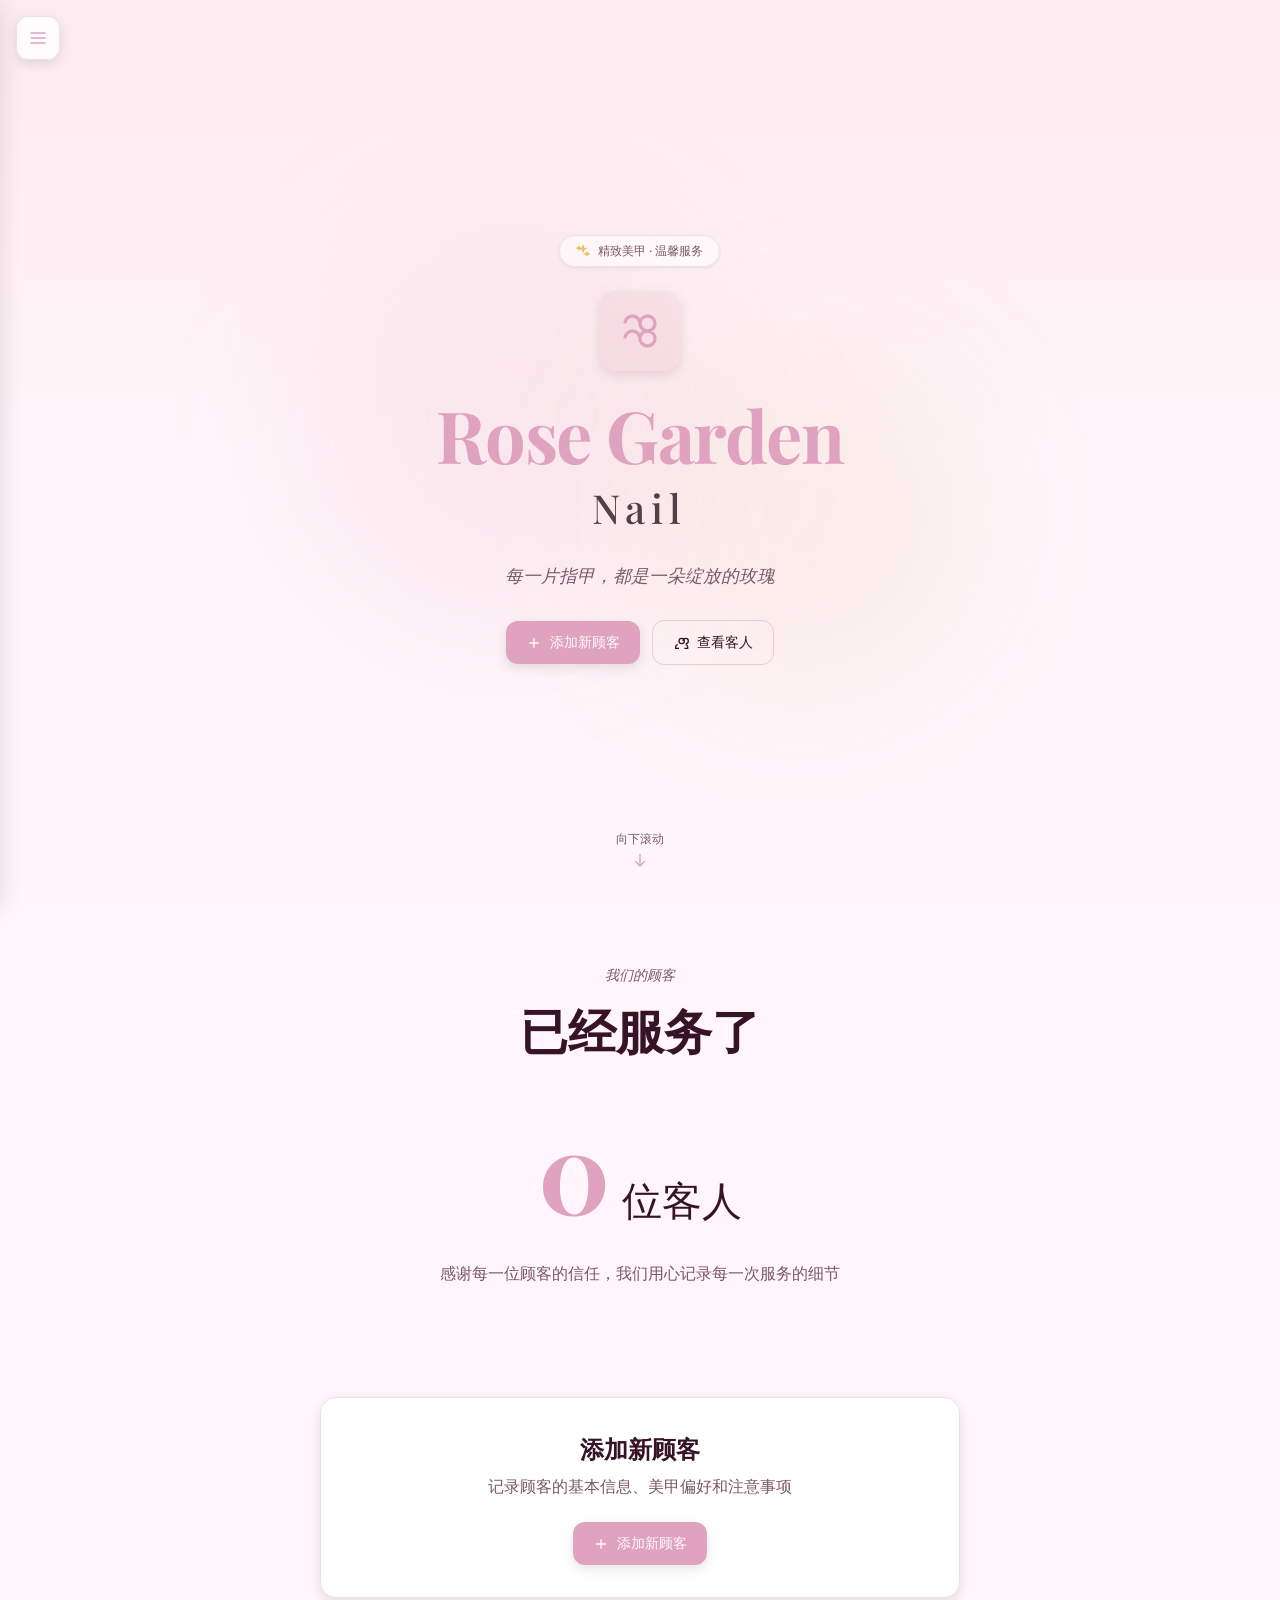
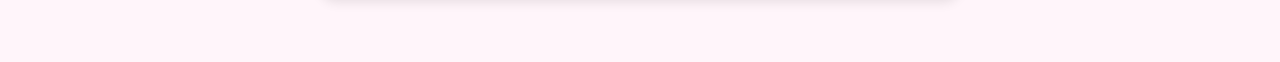
==== index.html @ f5dbdc4f "Rename index-standalone-mobile-backup.html to index.html" ====
<!DOCTYPE html>
<html lang="zh-CN">
<head>
<meta charset="UTF-8">
<meta name="viewport" content="width=device-width, initial-scale=1.0, maximum-scale=1.0, user-scalable=no">
<title>Rose Garden Nail</title>
<link href="https://fonts.googleapis.com/css2?family=Inter:wght@300;400;500;600;700&family=Playfair+Display:wght@400;500;600;700&display=swap" rel="stylesheet">
<style>
:root {
  --primary: oklch(0.78 0.08 350);
  --primary-fg: oklch(0.99 0.005 350);
  --secondary: oklch(0.94 0.03 350);
  --secondary-fg: oklch(0.3 0.1 350);
  --muted: oklch(0.95 0.02 350);
  --muted-fg: oklch(0.5 0.05 350);
  --accent: oklch(0.82 0.13 85);
  --accent-fg: oklch(0.25 0.06 350);
  --bg: oklch(0.98 0.015 350);
  --fg: oklch(0.25 0.06 350);
  --card: oklch(1 0 0);
  --border: oklch(0.92 0.015 350);
  --destructive: oklch(0.58 0.24 27);
  --radius: 0.625rem;
  --font-display: 'Playfair Display', Georgia, serif;
  --font-body: 'Inter', -apple-system, sans-serif;
  --shadow-sm: 0 1px 3px rgba(0,0,0,0.08);
  --shadow-md: 0 4px 12px rgba(0,0,0,0.10);
  --shadow-lg: 0 8px 24px rgba(0,0,0,0.12);
}
* { margin: 0; padding: 0; box-sizing: border-box; }
body { font-family: var(--font-body); background: var(--bg); color: var(--fg); line-height: 1.5; -webkit-font-smoothing: antialiased; }
.font-display { font-family: var(--font-display); }
.hidden { display: none !important; }
button { cursor: pointer; font-family: inherit; border: none; background: none; }
input, textarea, select { font-family: inherit; font-size: inherit; }
a { text-decoration: none; color: inherit; }

/* === Layout === */
#app { min-height: 100vh; }

/* === Sidebar Trigger === */
.menu-trigger {
  position: fixed; top: 16px; left: 16px; z-index: 40;
  width: 44px; height: 44px; border-radius: 12px;
  background: rgba(255,255,255,0.8); backdrop-filter: blur(10px);
  border: 1px solid var(--border); box-shadow: var(--shadow-md);
  display: flex; align-items: center; justify-content: center;
  transition: all 0.2s;
}
.menu-trigger:hover { background: var(--secondary); }
.menu-trigger svg { width: 20px; height: 20px; color: var(--primary); }

/* === Sidebar Drawer === */
.sidebar-overlay {
  position: fixed; inset: 0; z-index: 50;
  background: rgba(0,0,0,0.2); backdrop-filter: blur(4px);
  opacity: 0; pointer-events: none; transition: opacity 0.2s;
}
.sidebar-overlay.open { opacity: 1; pointer-events: auto; }
.sidebar {
  position: fixed; left: 0; top: 0; bottom: 0; z-index: 50;
  width: 280px; background: var(--muted); box-shadow: var(--shadow-lg);
  display: flex; flex-direction: column;
  transform: translateX(-100%); transition: transform 0.3s cubic-bezier(0.4,0,0.2,1);
}
.sidebar.open { transform: translateX(0); }
.sidebar-header { display: flex; align-items: center; justify-content: space-between; padding: 24px; border-bottom: 1px solid var(--border); }
.sidebar-logo { display: flex; align-items: center; gap: 12px; }
.sidebar-logo-icon { width: 36px; height: 36px; border-radius: 8px; background: rgba(200,120,140,0.1); display: flex; align-items: center; justify-content: center; }
.sidebar-logo-icon span { font-family: var(--font-display); color: var(--primary); font-weight: 700; font-size: 18px; }
.sidebar-close { width: 32px; height: 32px; border-radius: 8px; display: flex; align-items: center; justify-content: center; transition: background 0.2s; }
.sidebar-close:hover { background: var(--secondary); }
.sidebar-close svg { width: 16px; height: 16px; color: var(--muted-fg); }
.sidebar-nav { flex: 1; padding: 16px; display: flex; flex-direction: column; gap: 4px; }
.sidebar-nav-item { display: flex; align-items: center; gap: 12px; padding: 12px 16px; border-radius: 12px; transition: all 0.2s; font-size: 14px; font-weight: 500; }
.sidebar-nav-item:hover { background: var(--secondary); }
.sidebar-nav-item.active { background: var(--primary); color: var(--primary-fg); box-shadow: var(--shadow-md); }
.sidebar-nav-item svg { width: 16px; height: 16px; }
.sidebar-footer { padding: 16px; border-top: 1px solid var(--border); text-align: center; color: var(--muted-fg); font-size: 12px; }
.sidebar-footer p:first-child { font-family: var(--font-display); font-style: italic; }

/* === Hero === */
.hero { position: relative; min-height: 100vh; display: flex; align-items: center; justify-content: center; overflow: hidden; }
.hero-bg { position: absolute; inset: 0; background: linear-gradient(to bottom, rgba(200,120,140,0.08), var(--bg), var(--bg)); }
.hero-blob { position: absolute; border-radius: 50%; filter: blur(80px); animation: float 8s ease-in-out infinite; }
.hero-blob.b1 { top: 25%; left: 25%; width: 384px; height: 384px; background: rgba(200,120,140,0.1); }
.hero-blob.b2 { bottom: 25%; right: 25%; width: 320px; height: 320px; background: rgba(200,160,80,0.1); animation-direction: reverse; }
.hero-content { position: relative; z-index: 10; text-align: center; padding: 64px 24px; }
.hero-badge { display: inline-flex; align-items: center; gap: 8px; padding: 6px 16px; border-radius: 999px; background: rgba(255,255,255,0.6); backdrop-filter: blur(10px); border: 1px solid var(--border); box-shadow: var(--shadow-sm); margin-bottom: 24px; font-size: 12px; color: var(--muted-fg); }
.hero-badge svg { width: 14px; height: 14px; color: var(--accent); }
.hero-logo { width: 80px; height: 80px; border-radius: 16px; background: rgba(200,120,140,0.1); display: flex; align-items: center; justify-content: center; box-shadow: var(--shadow-md); margin: 0 auto 24px; }
.hero-logo svg { width: 40px; height: 40px; color: var(--primary); }
.hero h1 { font-family: var(--font-display); color: var(--primary); font-weight: 700; line-height: 1.1; letter-spacing: -0.02em; font-size: clamp(2.5rem, 8vw, 4.5rem); }
.hero h2 { font-family: var(--font-display); color: rgba(40,20,30,0.8); font-weight: 500; letter-spacing: 0.15em; font-size: clamp(1.5rem, 5vw, 2.5rem); margin-top: 4px; }
.hero-tagline { font-family: var(--font-display); font-style: italic; color: var(--muted-fg); font-size: clamp(0.9rem, 2vw, 1.1rem); margin-top: 24px; max-width: 480px; margin-left: auto; margin-right: auto; }
.hero-cta { display: flex; flex-wrap: wrap; align-items: center; justify-content: center; gap: 12px; margin-top: 32px; }
.hero-scroll { position: absolute; bottom: 32px; left: 50%; transform: translateX(-50%); display: flex; flex-direction: column; align-items: center; gap: 4px; font-size: 12px; color: var(--muted-fg); }
.hero-scroll svg { width: 16px; height: 16px; color: var(--primary); animation: bounce 2s infinite; }
@keyframes float { 0%,100%{transform:translateY(0) scale(1)} 50%{transform:translateY(-20px) scale(1.05)} }
@keyframes bounce { 0%,100%{transform:translateY(0)} 50%{transform:translateY(6px)} }

/* === Buttons === */
.btn { display: inline-flex; align-items: center; justify-content: center; gap: 8px; padding: 12px 20px; border-radius: 12px; font-size: 14px; font-weight: 500; transition: all 0.2s; white-space: nowrap; }
.btn svg { width: 16px; height: 16px; }
.btn-primary { background: var(--primary); color: var(--primary-fg); box-shadow: var(--shadow-md); }
.btn-primary:hover { opacity: 0.9; }
.btn-outline { background: transparent; border: 1px solid rgba(200,120,140,0.3); color: var(--fg); }
.btn-outline:hover { background: var(--secondary); }
.btn-ghost { background: transparent; color: var(--muted-fg); }
.btn-ghost:hover { background: var(--secondary); color: var(--fg); }
.btn-destructive { background: var(--destructive); color: white; }
.btn-destructive:hover { opacity: 0.9; }
.btn-sm { padding: 8px 14px; font-size: 13px; }

/* === Stats Section === */
.section { padding: 64px 16px; }
.container { max-width: 960px; margin: 0 auto; }
.stats-label { font-family: var(--font-display); font-style: italic; color: var(--muted-fg); text-align: center; font-size: 14px; margin-bottom: 8px; }
.stats-title { font-family: var(--font-display); color: var(--fg); text-align: center; font-size: clamp(2rem, 6vw, 3rem); font-weight: 600; margin-bottom: 48px; }
.stats-number { display: flex; align-items: baseline; justify-content: center; gap: 12px; margin-bottom: 32px; }
.stats-number .num { font-family: var(--font-display); color: var(--primary); font-weight: 700; font-size: clamp(4rem, 12vw, 7rem); line-height: 1; }
.stats-number .unit { font-family: var(--font-display); color: var(--fg); font-size: clamp(1.5rem, 4vw, 2.5rem); }
.stats-desc { color: var(--muted-fg); text-align: center; max-width: 420px; margin: 0 auto; }

/* === Recent cards === */
.recent-title { font-family: var(--font-display); color: var(--fg); text-align: center; font-size: 2rem; font-weight: 600; margin-bottom: 32px; }
.cards-grid { display: grid; grid-template-columns: repeat(auto-fill, minmax(260px, 1fr)); gap: 16px; }
.customer-card { background: var(--card); border-radius: 12px; border: 1px solid var(--border); box-shadow: var(--shadow-sm); padding: 24px; cursor: pointer; transition: all 0.2s; }
.customer-card:hover { box-shadow: var(--shadow-lg); }
.customer-card-head { display: flex; align-items: center; justify-content: space-between; margin-bottom: 12px; }
.customer-avatar { width: 40px; height: 40px; border-radius: 50%; background: rgba(200,120,140,0.1); display: flex; align-items: center; justify-content: center; font-family: var(--font-display); color: var(--primary); font-weight: 700; }
.customer-name { font-family: var(--font-display); color: var(--fg); font-weight: 600; font-size: 1.5rem; }
.customer-sub { color: var(--muted-fg); font-size: 12px; margin-top: 4px; }
.visit-badge { display: inline-block; border-radius: 999px; background: rgba(200,120,140,0.08); color: var(--primary); padding: 2px 8px; font-size: 12px; margin-top: 8px; }

/* === CTA card === */
.cta-card { background: var(--card); border-radius: 16px; border: 1px solid var(--border); box-shadow: var(--shadow-md); padding: 32px; text-align: center; }
.cta-card h3 { font-family: var(--font-display); color: var(--fg); font-size: 1.5rem; font-weight: 600; margin-bottom: 8px; }
.cta-card p { color: var(--muted-fg); margin-bottom: 24px; }

/* === Customers page === */
.page { padding: 64px 16px 48px; }
.page-head { display: flex; flex-direction: column; gap: 16px; margin-bottom: 32px; }
@media(min-width:640px){ .page-head { flex-direction: row; align-items: center; justify-content: space-between; } }
.page-title { font-family: var(--font-display); color: var(--fg); font-size: 2rem; font-weight: 700; }
.page-subtitle { color: var(--muted-fg); font-size: 14px; margin-top: 4px; }
.page-actions { display: flex; align-items: center; gap: 8px; }
.search-wrap { position: relative; }
.search-wrap svg { position: absolute; left: 12px; top: 50%; transform: translateY(-50%); width: 16px; height: 16px; color: var(--muted-fg); }
.search-input { padding: 10px 12px 10px 36px; border-radius: 10px; border: 1px solid var(--border); background: var(--card); width: 200px; outline: none; transition: border-color 0.2s; }
.search-input:focus { border-color: var(--primary); }

/* Table */
.table-wrap { background: var(--card); border-radius: 12px; border: 1px solid var(--border); box-shadow: var(--shadow-sm); overflow: hidden; overflow-x: auto; }
table { width: 100%; border-collapse: collapse; min-width: 800px; }
thead tr { background: rgba(148,120,130,0.05); }
th { padding: 12px 16px; text-align: left; font-weight: 600; color: var(--fg); font-size: 14px; white-space: nowrap; }
td { padding: 12px 16px; border-top: 1px solid var(--border); font-size: 14px; color: var(--muted-fg); }
tbody tr { transition: background 0.2s; }
tbody tr:hover { background: rgba(148,120,130,0.03); }
.td-name { display: flex; align-items: center; gap: 8px; }
.td-name .avatar { width: 32px; height: 32px; border-radius: 50%; background: rgba(200,120,140,0.1); display: flex; align-items: center; justify-content: center; font-family: var(--font-display); color: var(--primary); font-weight: 700; font-size: 12px; }
.td-name a { font-weight: 500; color: var(--fg); transition: color 0.2s; }
.td-name a:hover { color: var(--primary); }
.td-center { text-align: center; }
.td-right { text-align: right; }
.td-actions { display: flex; align-items: center; justify-content: center; gap: 4px; }
.icon-btn { width: 32px; height: 32px; border-radius: 8px; display: flex; align-items: center; justify-content: center; transition: background 0.2s; }
.icon-btn:hover { background: rgba(200,160,80,0.15); }
.icon-btn.del:hover { background: rgba(220,60,60,0.1); }
.icon-btn svg { width: 14px; height: 14px; }
.icon-btn svg { color: var(--muted-fg); }
.icon-btn.del svg { color: var(--destructive); }
.pill { display: inline-block; border-radius: 999px; background: rgba(200,120,140,0.08); color: var(--primary); padding: 2px 8px; font-size: 12px; font-weight: 500; }

/* Mobile cards */
.mobile-cards { display: flex; flex-direction: column; gap: 8px; }
@media(min-width:768px){ .mobile-cards { display: none; } }
@media(max-width:767px){ .table-wrap { display: none; } }
.mc-item { background: var(--card); border-radius: 12px; border: 1px solid var(--border); box-shadow: var(--shadow-sm); padding: 16px; cursor: pointer; transition: box-shadow 0.2s; }
.mc-item:hover { box-shadow: var(--shadow-md); }
.mc-head { display: flex; align-items: flex-start; justify-content: space-between; margin-bottom: 12px; }
.mc-info { display: flex; align-items: center; gap: 12px; }
.mc-info .avatar { width: 40px; height: 40px; border-radius: 50%; background: rgba(200,120,140,0.1); display: flex; align-items: center; justify-content: center; font-family: var(--font-display); color: var(--primary); font-weight: 700; }
.mc-name { font-weight: 500; color: var(--fg); }
.mc-meta { color: var(--muted-fg); font-size: 12px; }
.mc-actions { display: flex; gap: 4px; }
.mc-foot { display: flex; align-items: center; justify-content: space-between; }

/* Empty state */
.empty { display: flex; flex-direction: column; align-items: center; justify-content: center; text-align: center; padding: 64px 24px; gap: 16px; }
.empty-icon { width: 64px; height: 64px; border-radius: 16px; background: var(--secondary); display: flex; align-items: center; justify-content: center; }
.empty-icon svg { width: 32px; height: 32px; color: var(--muted-fg); }
.empty h3 { font-family: var(--font-display); color: var(--fg); font-size: 1.5rem; font-weight: 600; }
.empty p { color: var(--muted-fg); margin-top: 4px; }

/* === Detail page === */
.detail-header { background: linear-gradient(to bottom, rgba(200,120,140,0.08), var(--bg)); padding: 64px 16px 32px; }
.detail-back { display: inline-flex; align-items: center; gap: 8px; color: var(--muted-fg); margin-bottom: 16px; font-size: 14px; transition: color 0.2s; }
.detail-back:hover { color: var(--fg); }
.detail-back svg { width: 16px; height: 16px; }
.detail-top { display: flex; flex-direction: column; gap: 16px; }
@media(min-width:640px){ .detail-top { flex-direction: row; align-items: flex-start; justify-content: space-between; } }
.detail-identity { display: flex; align-items: center; gap: 16px; }
.detail-avatar { width: 64px; height: 64px; border-radius: 16px; background: rgba(200,120,140,0.1); display: flex; align-items: center; justify-content: center; box-shadow: var(--shadow-md); }
.detail-avatar span { font-family: var(--font-display); color: var(--primary); font-weight: 700; font-size: 2rem; }
.detail-name { font-family: var(--font-display); color: var(--fg); font-size: 2rem; font-weight: 700; }
.detail-badges { display: flex; align-items: center; gap: 8px; margin-top: 4px; }
.badge { display: inline-flex; align-items: center; gap: 4px; padding: 2px 10px; border-radius: 999px; font-size: 12px; }
.badge-secondary { background: var(--secondary); color: var(--secondary-fg); }
.badge-outline { border: 1px solid rgba(200,120,140,0.3); color: var(--fg); }
.detail-actions { display: flex; align-items: center; gap: 8px; }

/* Stats cards */
.stats-grid { display: grid; grid-template-columns: 1fr; gap: 16px; margin-bottom: 32px; }
@media(min-width:640px){ .stats-grid { grid-template-columns: repeat(3, 1fr); } }
.stat-card { background: var(--card); border-radius: 12px; border: 1px solid var(--border); box-shadow: var(--shadow-sm); padding: 20px; display: flex; align-items: center; justify-content: space-between; }
.stat-label { color: var(--muted-fg); font-size: 12px; }
.stat-value { font-family: var(--font-display); font-weight: 700; font-size: 2rem; }
.stat-icon { width: 40px; height: 40px; border-radius: 8px; display: flex; align-items: center; justify-content: center; }
.stat-icon svg { width: 20px; height: 20px; }
.stat-icon.primary { background: rgba(200,120,140,0.1); }
.stat-icon.primary svg { color: var(--primary); }
.stat-icon.accent { background: rgba(200,160,80,0.1); }
.stat-icon.accent svg { color: var(--accent); }
.stat-icon.muted { background: var(--secondary); }
.stat-icon.muted svg { color: var(--muted-fg); }

/* Info cards */
.info-grid { display: grid; grid-template-columns: 1fr; gap: 16px; margin-bottom: 32px; }
@media(min-width:768px){ .info-grid { grid-template-columns: repeat(2, 1fr); } }
.info-card { background: var(--card); border-radius: 12px; border: 1px solid var(--border); box-shadow: var(--shadow-sm); padding: 20px; }
.info-head { display: flex; align-items: center; gap: 8px; margin-bottom: 8px; }
.info-head svg { width: 16px; height: 16px; color: var(--primary); }
.info-head h3 { font-family: var(--font-display); color: var(--fg); font-weight: 600; font-size: 14px; }
.info-card p { color: var(--muted-fg); font-size: 16px; }

/* Records */
.records-head { display: flex; align-items: center; justify-content: space-between; margin-bottom: 16px; }
.records-head h2 { font-family: var(--font-display); color: var(--fg); font-size: 1.5rem; font-weight: 600; }
.record-card { background: var(--card); border-radius: 12px; border: 1px solid var(--border); box-shadow: var(--shadow-sm); padding: 20px; margin-bottom: 8px; transition: box-shadow 0.2s; }
.record-card:hover { box-shadow: var(--shadow-md); }
.record-top { display: flex; flex-direction: column; gap: 8px; margin-bottom: 12px; }
@media(min-width:640px){ .record-top { flex-direction: row; align-items: flex-start; justify-content: space-between; } }
.record-meta { display: flex; align-items: center; flex-wrap: wrap; gap: 8px; }
.record-date { display: flex; align-items: center; gap: 4px; color: var(--muted-fg); font-size: 12px; }
.record-date svg { width: 14px; height: 14px; }
.record-details { display: grid; grid-template-columns: 1fr; gap: 4px; }
@media(min-width:640px){ .record-details { grid-template-columns: repeat(2, 1fr); } }
.record-details p { font-size: 14px; color: var(--fg); }
.record-details p span { color: var(--muted-fg); }
.record-remarks { color: var(--muted-fg); font-size: 14px; margin-top: 4px; }

/* === Modal === */
.modal-overlay { position: fixed; inset: 0; z-index: 60; background: rgba(0,0,0,0.4); backdrop-filter: blur(4px); display: flex; align-items: center; justify-content: center; padding: 16px; opacity: 0; pointer-events: none; transition: opacity 0.2s; }
.modal-overlay.open { opacity: 1; pointer-events: auto; }
.modal { background: var(--card); border-radius: 16px; box-shadow: var(--shadow-xl); width: 100%; max-width: 448px; max-height: 90vh; overflow-y: auto; transform: scale(0.96); transition: transform 0.2s; }
.modal-overlay.open .modal { transform: scale(1); }
.modal-header { padding: 24px 24px 0; }
.modal-title { font-family: var(--font-display); color: var(--primary); font-size: 1.25rem; font-weight: 600; }
.modal-body { padding: 24px; }
.modal-footer { padding: 0 24px 24px; display: flex; justify-content: flex-end; gap: 8px; }

/* Form */
.form-group { display: flex; flex-direction: column; gap: 4px; margin-bottom: 16px; }
.form-label { font-size: 14px; color: var(--fg); font-weight: 500; }
.form-input, .form-textarea, .form-select { padding: 10px 12px; border-radius: 10px; border: 1px solid var(--border); background: var(--card); outline: none; transition: border-color 0.2s; width: 100%; }
.form-input:focus, .form-textarea:focus, .form-select:focus { border-color: var(--primary); }
.form-textarea { resize: vertical; min-height: 60px; }
.form-error { color: var(--destructive); font-size: 12px; margin-top: 4px; }

/* Animations */
.fade-in { animation: fadeIn 0.4s ease forwards; }
@keyframes fadeIn { from{opacity:0; transform:translateY(20px)} to{opacity:1; transform:translateY(0)} }
.stagger > * { opacity: 0; animation: fadeIn 0.5s ease forwards; }
.stagger > *:nth-child(1){animation-delay:0.05s}
.stagger > *:nth-child(2){animation-delay:0.15s}
.stagger > *:nth-child(3){animation-delay:0.25s}
.stagger > *:nth-child(4){animation-delay:0.35s}
.stagger > *:nth-child(5){animation-delay:0.45s}

/* === Mobile usability fixes === */
html { min-height: 100%; background: var(--bg); }
body { min-height: 100%; padding-bottom: env(safe-area-inset-bottom); }
.menu-trigger { top: max(16px, env(safe-area-inset-top)); left: max(16px, env(safe-area-inset-left)); }
.sidebar { padding-top: env(safe-area-inset-top); padding-bottom: env(safe-area-inset-bottom); }
.modal-overlay { align-items: flex-end; padding: 8px 8px max(8px, env(safe-area-inset-bottom)); }
.modal { max-height: 88dvh; border-radius: 16px 16px 12px 12px; }
@media(min-width:640px){
  .modal-overlay { align-items:center; padding:16px; }
  .modal { border-radius:16px; }
}
@media(max-width:639px){
  .page { padding-top: 76px; }
  .page-actions { width:100%; flex-direction:column; align-items:stretch; }
  .search-wrap, .search-input { width:100%; }
  .page-actions .btn { width:100%; }
  .detail-header { padding-top:76px; }
  .detail-actions { width:100%; }
  .detail-actions .btn { flex:1; }
  .hero-content { padding-left:16px; padding-right:16px; }
  .hero-cta .btn { width:min(100%, 320px); }
}

</style>
</head>
<body>
<div id="app"></div>

<!-- Sidebar -->
<div class="sidebar-overlay" id="sidebarOverlay"></div>
<aside class="sidebar" id="sidebar">
  <div class="sidebar-header">
    <div class="sidebar-logo">
      <div class="sidebar-logo-icon"><span>R</span></div>
      <div>
        <div style="font-family:var(--font-display);color:var(--fg);font-weight:600;font-size:14px;">Rose Garden</div>
        <div style="color:var(--muted-fg);font-size:12px;">Nail Studio</div>
      </div>
    </div>
    <div class="sidebar-close" id="sidebarClose">
      <svg xmlns="http://www.w3.org/2000/svg" fill="none" viewBox="0 0 24 24" stroke="currentColor" stroke-width="2"><path d="M6 18L18 6M6 6l12 12"/></svg>
    </div>
  </div>
  <nav class="sidebar-nav">
    <a class="sidebar-nav-item" data-route="/">
      <svg xmlns="http://www.w3.org/2000/svg" fill="none" viewBox="0 0 24 24" stroke="currentColor" stroke-width="2"><path d="M3 12l9-9 9 9M5 10v10h14V10"/></svg>
      <span>首页</span>
    </a>
    <a class="sidebar-nav-item" data-route="/customers">
      <svg xmlns="http://www.w3.org/2000/svg" fill="none" viewBox="0 0 24 24" stroke="currentColor" stroke-width="2"><path d="M17 20h5v-2a4 4 0 00-3-3.87M9 20H4v-2a4 4 0 013-3.87m6-1.13a4 4 0 10-4-4 4 4 0 004 4zm6 0a4 4 0 10-4-4"/></svg>
      <span>客人信息</span>
    </a>
  </nav>
  <div class="sidebar-footer">
    <div style="display:flex;gap:8px;margin-bottom:12px;">
      <button class="btn btn-outline btn-sm" style="flex:1" onclick="exportData()">导出备份</button>
      <button class="btn btn-outline btn-sm" style="flex:1" onclick="document.getElementById('importFile').click()">导入备份</button>
    </div>
    <input id="importFile" type="file" accept="application/json" style="display:none" onchange="importData(event)">
    <p>Rose Garden Nail</p>
    <p style="margin-top:4px;">优雅美甲 · 精致生活</p>
  </div>
</aside>

<!-- Modal container -->
<div class="modal-overlay" id="modalOverlay"></div>

<script>
// === State management ===
const CUSTOMERS_KEY = 'rgn_customers';
const RECORDS_KEY = 'rgn_service_records';

const SERVICE_TYPES = ['Regular Manicure','Gel Manicure','Builder Gel','Builder Gel Fill','UV Gel Full Set','UV Gel Fill','Gel X Full Set','Gel X Fill','Classic Pedicure','Gel Pedicure','French Tip','Nail Art','Removal','Nail Repair','Head Spa'];
const GENDER_LABELS = { female:'女', male:'男', other:'其他' };
const DOLLAR = '$';

function read(key) { try { return JSON.parse(localStorage.getItem(key)) || []; } catch { return []; } }
function write(key, data) { localStorage.setItem(key, JSON.stringify(data)); }
function uid() { return Date.now().toString(36) + Math.random().toString(36).slice(2,8); }

function getCustomers() {
  return read(CUSTOMERS_KEY).sort((a,b) => new Date(b.created_at) - new Date(a.created_at));
}
function getCustomer(id) { return read(CUSTOMERS_KEY).find(c => c.id === id); }
function addCustomer(d) { const cs = read(CUSTOMERS_KEY); const c = {...d, id:uid(), created_at:new Date().toISOString()}; cs.push(c); write(CUSTOMERS_KEY, cs); return c; }
function updateCustomer(id, d) { const cs = read(CUSTOMERS_KEY); const i = cs.findIndex(c=>c.id===id); if(i>=0){ cs[i]={...cs[i],...d}; write(CUSTOMERS_KEY,cs); } }
function deleteCustomer(id) { write(CUSTOMERS_KEY, read(CUSTOMERS_KEY).filter(c=>c.id!==id)); write(RECORDS_KEY, read(RECORDS_KEY).filter(r=>r.customer_id!==id)); }

function getRecords(cid) { return read(RECORDS_KEY).filter(r=>r.customer_id===cid).sort((a,b)=>new Date(b.service_date)-new Date(a.service_date)); }
function addRecord(d) { const rs = read(RECORDS_KEY); const r = {...d, id:uid(), created_at:new Date().toISOString()}; rs.push(r); write(RECORDS_KEY, rs); return r; }
function deleteRecord(id) { write(RECORDS_KEY, read(RECORDS_KEY).filter(r=>r.id!==id)); }

function getStats(cid) {
  const records = getRecords(cid);
  const visit_count = records.length;
  const total_tip = records.reduce((s,r)=>s+(r.tip_amount||0),0);
  const avg_tip = visit_count > 0 ? total_tip/visit_count : 0;
  return { visit_count, total_tip, avg_tip };
}


// === Backup & restore ===
function exportData() {
  const data = {
    app: 'Rose Garden Nail',
    version: 1,
    exported_at: new Date().toISOString(),
    customers: read(CUSTOMERS_KEY),
    records: read(RECORDS_KEY)
  };
  const blob = new Blob([JSON.stringify(data, null, 2)], { type: 'application/json' });
  const url = URL.createObjectURL(blob);
  const a = document.createElement('a');
  const stamp = new Date().toISOString().slice(0,10);
  a.href = url;
  a.download = `rose-garden-backup-${stamp}.json`;
  document.body.appendChild(a);
  a.click();
  a.remove();
  URL.revokeObjectURL(url);
}

function importData(event) {
  const file = event.target.files && event.target.files[0];
  if (!file) return;
  const reader = new FileReader();
  reader.onload = () => {
    try {
      const data = JSON.parse(reader.result);
      if (!Array.isArray(data.customers) || !Array.isArray(data.records)) throw new Error('Invalid backup');
      openModal(`
        <div class="modal-header"><h2 class="modal-title">导入备份</h2></div>
        <div class="modal-body"><p style="color:var(--muted-fg);">将导入 ${data.customers.length} 位顾客和 ${data.records.length} 条服务记录。当前数据会被覆盖。</p></div>
        <div class="modal-footer">
          <button class="btn btn-outline" onclick="closeModal()">取消</button>
          <button class="btn btn-primary" id="confirmImportBtn">确认导入</button>
        </div>
      `);
      document.getElementById('confirmImportBtn').onclick = () => {
        write(CUSTOMERS_KEY, data.customers);
        write(RECORDS_KEY, data.records);
        closeModal();
        navigate('/customers');
      };
    } catch (err) {
      alert('备份文件无法读取，请确认选择的是本系统导出的 JSON 文件。');
    } finally {
      event.target.value = '';
    }
  };
  reader.readAsText(file);
}

// === Router ===
let currentRoute = '/';

function navigate(route) {
  currentRoute = route;
  closeSidebar();
  render();
  window.scrollTo(0, 0);
}

function getParam() {
  // For detail page: route is /customers/:id
  if (currentRoute.startsWith('/customers/')) {
    return currentRoute.split('/')[2];
  }
  return null;
}

// === Icons ===
const I = {
  flower: '<svg xmlns="http://www.w3.org/2000/svg" fill="none" viewBox="0 0 24 24" stroke="currentColor" stroke-width="2"><path d="M12 7.5a4.5 4.5 0 119 0 4.5 4.5 0 01-9 0zM12 7.5a4.5 4.5 0 10-9 0 4.5 4.5 0 019 0zM12 16.5a4.5 4.5 0 119 0 4.5 4.5 0 01-9 0zM12 16.5a4.5 4.5 0 10-9 0 4.5 4.5 0 019 0z"/></svg>',
  sparkles: '<svg xmlns="http://www.w3.org/2000/svg" fill="none" viewBox="0 0 24 24" stroke="currentColor" stroke-width="2"><path d="M5 3l.5 3L9 7l-3.5 1L5 11l-.5-3L1 7l3.5-1L5 3zM19 13l.5 3L23 17l-3.5 1L19 21l-.5-3L15 17l3.5-1L19 13zM12 2l1 5 5 1-5 1-1 5-1-5-5-1 5-1 1-5z"/></svg>',
  users: '<svg xmlns="http://www.w3.org/2000/svg" fill="none" viewBox="0 0 24 24" stroke="currentColor" stroke-width="2"><path d="M17 20h5v-2a4 4 0 00-3-3.87M9 20H4v-2a4 4 0 013-3.87m6-1.13a4 4 0 10-4-4 4 4 0 004 4zm6 0a4 4 0 10-4-4"/></svg>',
  plus: '<svg xmlns="http://www.w3.org/2000/svg" fill="none" viewBox="0 0 24 24" stroke="currentColor" stroke-width="2"><path d="M12 5v14M5 12h14"/></svg>',
  arrowDown: '<svg xmlns="http://www.w3.org/2000/svg" fill="none" viewBox="0 0 24 24" stroke="currentColor" stroke-width="2"><path d="M19 14l-7 7-7-7M12 21V3"/></svg>',
  search: '<svg xmlns="http://www.w3.org/2000/svg" fill="none" viewBox="0 0 24 24" stroke="currentColor" stroke-width="2"><circle cx="11" cy="11" r="8"/><path d="M21 21l-4.35-4.35"/></svg>',
  settings: '<svg xmlns="http://www.w3.org/2000/svg" fill="none" viewBox="0 0 24 24" stroke="currentColor" stroke-width="2"><circle cx="12" cy="12" r="3"/><path d="M12 1v6m0 6v6m11-7h-6m-6 0H1m17-5l-4.24 4.24m-3.52 3.52L5.76 18.24m0-12.48l4.24 4.24m3.52 3.52L18.24 18.24"/></svg>',
  trash: '<svg xmlns="http://www.w3.org/2000/svg" fill="none" viewBox="0 0 24 24" stroke="currentColor" stroke-width="2"><path d="M3 6h18M8 6V4a2 2 0 012-2h4a2 2 0 012 2v2m3 0v14a2 2 0 01-2 2H7a2 2 0 01-2-2V6"/></svg>',
  pencil: '<svg xmlns="http://www.w3.org/2000/svg" fill="none" viewBox="0 0 24 24" stroke="currentColor" stroke-width="2"><path d="M11 4H4a2 2 0 00-2 2v14a2 2 0 002 2h14a2 2 0 002-2v-7M18.5 2.5a2.12 2.12 0 013 3L12 15l-4 1 1-4 9.5-9.5z"/></svg>',
  arrowLeft: '<svg xmlns="http://www.w3.org/2000/svg" fill="none" viewBox="0 0 24 24" stroke="currentColor" stroke-width="2"><path d="M19 12H5M12 19l-7-7 7-7"/></svg>',
  calendar: '<svg xmlns="http://www.w3.org/2000/svg" fill="none" viewBox="0 0 24 24" stroke="currentColor" stroke-width="2"><rect x="3" y="4" width="18" height="18" rx="2"/><path d="M16 2v4M8 2v4M3 10h18"/></svg>',
  palette: '<svg xmlns="http://www.w3.org/2000/svg" fill="none" viewBox="0 0 24 24" stroke="currentColor" stroke-width="2"><circle cx="12" cy="12" r="10"/><circle cx="8.5" cy="10.5" r="1"/><circle cx="15.5" cy="10.5" r="1"/><circle cx="12" cy="8" r="1"/></svg>',
  wrench: '<svg xmlns="http://www.w3.org/2000/svg" fill="none" viewBox="0 0 24 24" stroke="currentColor" stroke-width="2"><path d="M14.7 6.3a4 4 0 00-5.6 5.6L3 18v3h3l6.1-6.1a4 4 0 005.6-5.6l-2.5 2.5-2.5-2.5 2.5-2.5z"/></svg>',
  coins: '<svg xmlns="http://www.w3.org/2000/svg" fill="none" viewBox="0 0 24 24" stroke="currentColor" stroke-width="2"><circle cx="8" cy="8" r="6"/><path d="M18.09 10.37A6 6 0 1110.34 18M7 6h1v4M16.71 13.88l.7.71-2.82 2.82"/></svg>',
  message: '<svg xmlns="http://www.w3.org/2000/svg" fill="none" viewBox="0 0 24 24" stroke="currentColor" stroke-width="2"><path d="M21 15a2 2 0 01-2 2H7l-4 4V5a2 2 0 012-2h14a2 2 0 012 2z"/></svg>',
  menu: '<svg xmlns="http://www.w3.org/2000/svg" fill="none" viewBox="0 0 24 24" stroke="currentColor" stroke-width="2"><path d="M3 12h18M3 6h18M3 18h18"/></svg>',
};

// === Sidebar ===
function openSidebar() { document.getElementById('sidebar').classList.add('open'); document.getElementById('sidebarOverlay').classList.add('open'); }
function closeSidebar() { document.getElementById('sidebar').classList.remove('open'); document.getElementById('sidebarOverlay').classList.remove('open'); }

// === Modal ===
function openModal(html) {
  const overlay = document.getElementById('modalOverlay');
  overlay.innerHTML = `<div class="modal">${html}</div>`;
  overlay.classList.add('open');
}
function closeModal() { document.getElementById('modalOverlay').classList.remove('open'); document.getElementById('modalOverlay').innerHTML = ''; }

// === Render ===
function render() {
  const app = document.getElementById('app');
  // Update sidebar active
  document.querySelectorAll('.sidebar-nav-item').forEach(item => {
    const route = item.dataset.route;
    if (currentRoute === route || (route !== '/' && currentRoute.startsWith(route))) {
      item.classList.add('active');
    } else {
      item.classList.remove('active');
    }
  });

  if (currentRoute === '/') renderHome(app);
  else if (currentRoute === '/customers') renderCustomers(app);
  else if (currentRoute.startsWith('/customers/')) renderDetail(app);
  else renderNotFound(app);
}

function renderHome(app) {
  const customers = getCustomers();
  const recent = customers.slice(0, 3);
  app.innerHTML = `
    <div class="hero">
      <div class="hero-bg"></div>
      <div class="hero-blob b1"></div>
      <div class="hero-blob b2"></div>
      <div class="hero-content fade-in">
        <div class="hero-badge">${I.sparkles}<span>精致美甲 · 温馨服务</span></div>
        <div class="hero-logo">${I.flower}</div>
        <h1 class="font-display">Rose Garden</h1>
        <h2 class="font-display">Nail</h2>
        <p class="hero-tagline">每一片指甲，都是一朵绽放的玫瑰</p>
        <div class="hero-cta">
          <button class="btn btn-primary" onclick="openCustomerForm()">${I.plus}添加新顾客</button>
          <button class="btn btn-outline" onclick="navigate('/customers')">${I.users}查看客人</button>
        </div>
      </div>
      <div class="hero-scroll"><span>向下滚动</span>${I.arrowDown}</div>
    </div>

    <section class="section">
      <div class="container stagger">
        <p class="stats-label">我们的顾客</p>
        <h2 class="stats-title">已经服务了</h2>
        <div class="stats-number">
          <span class="num font-display">${customers.length}</span>
          <span class="unit font-display">位客人</span>
        </div>
        <p class="stats-desc">感谢每一位顾客的信任，我们用心记录每一次服务的细节</p>
      </div>
    </section>

    ${recent.length > 0 ? `
    <section style="padding: 32px 16px 64px;">
      <div class="container">
        <h3 class="recent-title">最近添加</h3>
        <div class="cards-grid stagger">
          ${recent.map(c => `
            <div class="customer-card" onclick="navigate('/customers/${c.id}')">
              <div class="customer-card-head">
                <div class="customer-avatar">${c.name.charAt(0)}</div>
                <span style="color:var(--muted-fg);font-size:12px;">${GENDER_LABELS[c.gender]}</span>
              </div>
              <h4 class="customer-name">${esc(c.name)}</h4>
              ${c.preferred_tech ? `<p class="customer-sub">指定美甲师：${esc(c.preferred_tech)}</p>` : ''}
              <span class="visit-badge">已到访 ${getStats(c.id).visit_count} 次</span>
            </div>
          `).join('')}
        </div>
      </div>
    </section>` : ''}

    <section style="padding: 48px 16px 64px;">
      <div class="container" style="max-width:640px;">
        <div class="cta-card fade-in">
          <h3>添加新顾客</h3>
          <p>记录顾客的基本信息、美甲偏好和注意事项</p>
          <button class="btn btn-primary" onclick="openCustomerForm()">${I.plus}添加新顾客</button>
        </div>
      </div>
    </section>
  `;
}

function renderCustomers(app) {
  const customers = getCustomers();
  const search = app.dataset.search || '';
  const filtered = customers.filter(c => {
    if (!search) return true;
    const q = search.toLowerCase();
    return c.name.toLowerCase().includes(q) || (c.features||'').toLowerCase().includes(q) || (c.preferred_tech||'').toLowerCase().includes(q) || (c.notes||'').toLowerCase().includes(q);
  });

  app.innerHTML = `
    <div class="page">
      <div class="container">
        <div class="page-head fade-in">
          <div>
            <h1 class="page-title">客人信息</h1>
            <p class="page-subtitle">共 ${customers.length} 位顾客</p>
          </div>
          <div class="page-actions">
            <div class="search-wrap">
              ${I.search}
              <input class="search-input" placeholder="搜索顾客..." value="${esc(search)}" oninput="updateSearch(this.value)">
            </div>
            <button class="btn btn-outline" onclick="openCustomerForm()">${I.settings}<span class="hidden" style="display:inline;">管理</span>管理</button>
          </div>
        </div>

        ${filtered.length > 0 ? `
          <div class="table-wrap fade-in">
            <table>
              <thead>
                <tr>
                  <th>姓名</th><th>性别</th><th>特征</th><th>指定美甲师</th><th>注意事项</th><th class="td-center">到访次数</th><th class="td-right">小费情况</th><th class="td-center">操作</th>
                </tr>
              </thead>
              <tbody>
                ${filtered.map(c => {
                  const s = getStats(c.id);
                  return `<tr>
                    <td><div class="td-name"><div class="avatar">${c.name.charAt(0)}</div><a onclick="navigate('/customers/${c.id}')">${esc(c.name)}</a></div></td>
                    <td>${GENDER_LABELS[c.gender]}</td>
                    <td style="max-width:128px;overflow:hidden;text-overflow:ellipsis;white-space:nowrap;">${esc(c.features)||'—'}</td>
                    <td>${esc(c.preferred_tech)||'—'}</td>
                    <td style="max-width:128px;overflow:hidden;text-overflow:ellipsis;white-space:nowrap;">${esc(c.notes)||'—'}</td>
                    <td class="td-center"><span class="pill">${s.visit_count} 次</span></td>
                    <td class="td-right">${s.visit_count > 0 ? `<div><span style="color:var(--fg);font-weight:500;">${DOLLAR}${s.total_tip.toFixed(0)}</span><br><span style="color:var(--muted-fg);font-size:12px;">均 ${DOLLAR}${s.avg_tip.toFixed(0)}</span></div>` : '—'}</td>
                    <td><div class="td-actions">
                      <div class="icon-btn" onclick="openCustomerForm(${JSON.stringify(c).replace(/"/g,'&quot;')})">${I.pencil}</div>
                      <div class="icon-btn del" onclick="confirmDeleteCustomer('${c.id}','${esc(c.name)}')">${I.trash}</div>
                    </div></td>
                  </tr>`;
                }).join('')}
              </tbody>
            </table>
          </div>

          <div class="mobile-cards stagger">
            ${filtered.map(c => {
              const s = getStats(c.id);
              return `<div class="mc-item" onclick="navigate('/customers/${c.id}')">
                <div class="mc-head">
                  <div class="mc-info">
                    <div class="avatar">${c.name.charAt(0)}</div>
                    <div>
                      <div class="mc-name">${esc(c.name)}</div>
                      <div class="mc-meta">${GENDER_LABELS[c.gender]}${c.preferred_tech ? ' · ' + esc(c.preferred_tech) : ''}</div>
                    </div>
                  </div>
                  <div class="mc-actions">
                    <div class="icon-btn" onclick="event.stopPropagation();openCustomerForm(${JSON.stringify(c).replace(/"/g,'&quot;')})">${I.pencil}</div>
                    <div class="icon-btn del" onclick="event.stopPropagation();confirmDeleteCustomer('${c.id}','${esc(c.name)}')">${I.trash}</div>
                  </div>
                </div>
                <div class="mc-foot">
                  <span class="pill">已到访 ${s.visit_count} 次</span>
                  ${s.total_tip > 0 ? `<span style="color:var(--fg);font-weight:500;font-size:12px;">小费 ${DOLLAR}${s.total_tip.toFixed(0)}</span>` : ''}
                </div>
              </div>`;
            }).join('')}
          </div>
        ` : `
          <div class="empty fade-in">
            <div class="empty-icon">${I.users}</div>
            <div>
              <h3>${search ? '未找到匹配的顾客' : '还没有顾客'}</h3>
              <p>${search ? '试试其他关键词' : '点击右上角管理按钮添加第一位顾客'}</p>
            </div>
            ${!search ? `<button class="btn btn-primary" onclick="openCustomerForm()">${I.plus}添加新顾客</button>` : ''}
          </div>
        `}
      </div>
    </div>
  `;
}

function renderDetail(app) {
  const id = getParam();
  const customer = getCustomer(id);
  if (!customer) {
    app.innerHTML = `<div class="empty"><p style="color:var(--muted-fg);">顾客不存在或已被删除</p><button class="btn btn-outline" onclick="navigate('/customers')">${I.arrowLeft}返回客人列表</button></div>`;
    return;
  }
  const records = getRecords(id);
  const s = getStats(id);

  app.innerHTML = `
    <div class="detail-header">
      <div class="container">
        <a class="detail-back" onclick="navigate('/customers')">${I.arrowLeft}返回客人列表</a>
        <div class="detail-top fade-in">
          <div class="detail-identity">
            <div class="detail-avatar"><span>${customer.name.charAt(0)}</span></div>
            <div>
              <h1 class="detail-name">${esc(customer.name)}</h1>
              <div class="detail-badges">
                <span class="badge badge-secondary">${GENDER_LABELS[customer.gender]}</span>
                ${customer.preferred_tech ? `<span class="badge badge-outline">指定：${esc(customer.preferred_tech)}</span>` : ''}
              </div>
            </div>
          </div>
          <div class="detail-actions">
            <button class="btn btn-outline" onclick="openCustomerForm(${JSON.stringify(customer).replace(/"/g,'&quot;')})">${I.pencil}<span>编辑</span></button>
            <button class="btn btn-primary" onclick="openRecordForm('${id}')">${I.plus}添加记录</button>
          </div>
        </div>
      </div>
    </div>

    <div class="container" style="padding: 32px 16px 64px;">
      <div class="stats-grid stagger">
        <div class="stat-card">
          <div><p class="stat-label">到访次数</p><p class="stat-value" style="color:var(--primary);">${s.visit_count}</p></div>
          <div class="stat-icon primary">${I.calendar}</div>
        </div>
        <div class="stat-card">
          <div><p class="stat-label">总小费</p><p class="stat-value" style="color:var(--accent);">${DOLLAR}${s.total_tip.toFixed(0)}</p></div>
          <div class="stat-icon accent">${I.coins}</div>
        </div>
        <div class="stat-card">
          <div><p class="stat-label">平均小费</p><p class="stat-value">${DOLLAR}${s.avg_tip.toFixed(0)}</p></div>
          <div class="stat-icon muted">${I.sparkles}</div>
        </div>
      </div>

      <div class="info-grid stagger">
        ${customer.features ? `<div class="info-card"><div class="info-head">${I.palette}<h3>特征描述</h3></div><p>${esc(customer.features)}</p></div>` : ''}
        ${customer.notes ? `<div class="info-card"><div class="info-head">${I.message}<h3>注意事项</h3></div><p>${esc(customer.notes)}</p></div>` : ''}
      </div>

      <div class="records-head">
        <h2>服务记录</h2>
        <button class="btn btn-primary btn-sm" onclick="openRecordForm('${id}')">${I.plus}<span>添加记录</span></button>
      </div>

      ${records.length > 0 ? `
        <div class="stagger">
          ${records.map(r => `
            <div class="record-card">
              <div class="record-top">
                <div style="flex:1;">
                  <div class="record-meta">
                    <span class="record-date">${I.calendar}${new Date(r.service_date).toLocaleDateString('zh-CN',{year:'numeric',month:'long',day:'numeric'})}</span>
                    <span class="badge badge-secondary">${I.wrench}${r.service_type}</span>
                    ${r.tip_amount > 0 ? `<span class="badge badge-outline" style="border-color:rgba(200,160,80,0.4);color:var(--accent);">${I.coins}${DOLLAR}${r.tip_amount}</span>` : ''}
                  </div>
                  <div class="record-details">
                    ${r.nail_style ? `<p><span>款式：</span>${esc(r.nail_style)}</p>` : ''}
                    ${r.color_preference ? `<p><span>颜色：</span>${esc(r.color_preference)}</p>` : ''}
                  </div>
                  ${r.remarks ? `<p class="record-remarks">${esc(r.remarks)}</p>` : ''}
                </div>
                <div class="icon-btn del" onclick="confirmDeleteRecord('${r.id}','${id}')">${I.trash}</div>
              </div>
            </div>
          `).join('')}
        </div>
      ` : `
        <div class="info-card" style="border-style:dashed;box-shadow:none;padding:40px;text-align:center;">
          <div class="empty-icon" style="margin:0 auto 16px;">${I.sparkles}</div>
          <h3 style="font-family:var(--font-display);color:var(--fg);font-size:1.5rem;font-weight:600;">还没有服务记录</h3>
          <p style="color:var(--muted-fg);margin-top:4px;margin-bottom:16px;">点击上方按钮添加第一次服务记录</p>
          <button class="btn btn-primary" onclick="openRecordForm('${id}')">${I.plus}添加记录</button>
        </div>
      `}
    </div>
  `;
}

function renderNotFound(app) {
  app.innerHTML = `<div class="empty" style="min-height:100vh;"><h3>页面不存在</h3><button class="btn btn-primary" onclick="navigate('/')">返回首页</button></div>`;
}

// === Forms ===
function openCustomerForm(customer) {
  const isEdit = !!customer;
  openModal(`
    <div class="modal-header"><h2 class="modal-title">${isEdit ? '编辑顾客信息' : '添加新顾客'}</h2></div>
    <div class="modal-body">
      <div class="form-group"><label class="form-label">姓名 *</label><input class="form-input" id="f-name" value="${customer?esc(customer.name):''}" placeholder="顾客姓名"></div>
      <div class="form-group"><label class="form-label">性别</label><select class="form-select" id="f-gender">
        <option value="female" ${customer?.gender==='female'?'selected':''}>女</option>
        <option value="male" ${customer?.gender==='male'?'selected':''}>男</option>
        <option value="other" ${customer?.gender==='other'?'selected':''}>其他</option>
      </select></div>
      <div class="form-group"><label class="form-label">特征描述</label><textarea class="form-textarea" id="f-features" placeholder="指甲形状、甲油偏好、颜色喜好等...">${customer?esc(customer.features):''}</textarea></div>
      <div class="form-group"><label class="form-label">指定美甲师</label><input class="form-input" id="f-tech" value="${customer?esc(customer.preferred_tech):''}" placeholder="常做的美甲师姓名"></div>
      <div class="form-group"><label class="form-label">注意事项</label><textarea class="form-textarea" id="f-notes" placeholder="过敏情况、皮肤状况、特殊要求等...">${customer?esc(customer.notes):''}</textarea></div>
    </div>
    <div class="modal-footer">
      <button class="btn btn-outline" onclick="closeModal()">取消</button>
      <button class="btn btn-primary" onclick="submitCustomer(${customer?"'"+customer.id+"'":"null"})">${isEdit?'保存修改':'添加顾客'}</button>
    </div>
  `);
}

function submitCustomer(id) {
  const name = document.getElementById('f-name').value.trim();
  if (!name) { document.getElementById('f-name').style.borderColor='var(--destructive)'; return; }
  const data = {
    name,
    gender: document.getElementById('f-gender').value,
    features: document.getElementById('f-features').value.trim(),
    preferred_tech: document.getElementById('f-tech').value.trim(),
    notes: document.getElementById('f-notes').value.trim(),
  };
  if (id) { updateCustomer(id, data); } else { addCustomer(data); }
  closeModal();
  render();
}

function openRecordForm(customerId) {
  const today = new Date().toISOString().split('T')[0];
  openModal(`
    <div class="modal-header"><h2 class="modal-title">添加服务记录</h2></div>
    <div class="modal-body">
      <div class="form-group"><label class="form-label">服务日期 *</label><input class="form-input" type="date" id="r-date" value="${today}"></div>
      <div class="form-group"><label class="form-label">服务类型</label><select class="form-select" id="r-type">${SERVICE_TYPES.map(t=>`<option value="${t}">${t}</option>`).join('')}</select></div>
      <div class="form-group"><label class="form-label">美甲款式</label><input class="form-input" id="r-style" placeholder="如：渐变、猫眼、手绘花朵等"></div>
      <div class="form-group"><label class="form-label">颜色偏好</label><input class="form-input" id="r-color" placeholder="如：裸粉色、酒红色等"></div>
      <div class="form-group"><label class="form-label">小费金额 ($)</label><input class="form-input" type="number" min="0" step="0.01" id="r-tip" placeholder="0.00"></div>
      <div class="form-group"><label class="form-label">备注</label><textarea class="form-textarea" id="r-remarks" placeholder="其他需要记录的内容..."></textarea></div>
    </div>
    <div class="modal-footer">
      <button class="btn btn-outline" onclick="closeModal()">取消</button>
      <button class="btn btn-primary" onclick="submitRecord('${customerId}')">添加记录</button>
    </div>
  `);
}

function submitRecord(customerId) {
  const data = {
    customer_id: customerId,
    service_date: document.getElementById('r-date').value,
    service_type: document.getElementById('r-type').value,
    nail_style: document.getElementById('r-style').value.trim(),
    color_preference: document.getElementById('r-color').value.trim(),
    tip_amount: parseFloat(document.getElementById('r-tip').value) || 0,
    remarks: document.getElementById('r-remarks').value.trim(),
  };
  addRecord(data);
  closeModal();
  render();
}

// === Confirmations ===
function confirmDeleteCustomer(id, name) {
  openModal(`
    <div class="modal-header"><h2 class="modal-title">确认删除</h2></div>
    <div class="modal-body"><p style="color:var(--muted-fg);">确定要删除顾客「${esc(name)}」吗？该顾客的所有服务记录也将一并删除，此操作不可撤销。</p></div>
    <div class="modal-footer">
      <button class="btn btn-outline" onclick="closeModal()">取消</button>
      <button class="btn btn-destructive" onclick="doDeleteCustomer('${id}')">确认删除</button>
    </div>
  `);
}
function doDeleteCustomer(id) { deleteCustomer(id); closeModal(); navigate('/customers'); }

function confirmDeleteRecord(id, customerId) {
  openModal(`
    <div class="modal-header"><h2 class="modal-title">确认删除记录</h2></div>
    <div class="modal-body"><p style="color:var(--muted-fg);">确定要删除这条服务记录吗？此操作不可撤销。</p></div>
    <div class="modal-footer">
      <button class="btn btn-outline" onclick="closeModal()">取消</button>
      <button class="btn btn-destructive" onclick="doDeleteRecord('${id}')">确认删除</button>
    </div>
  `);
}
function doDeleteRecord(id) { deleteRecord(id); closeModal(); render(); }

// === Search ===
function updateSearch(val) {
  document.getElementById('app').dataset.search = val;
  renderCustomers(document.getElementById('app'));
  // Restore focus
  const input = document.querySelector('.search-input');
  if (input) { input.focus(); input.setSelectionRange(val.length, val.length); }
}

// === Utils ===
function esc(s) { if(!s) return ''; return String(s).replace(/&/g,'&amp;').replace(/</g,'&lt;').replace(/>/g,'&gt;').replace(/"/g,'&quot;'); }

// === Init ===
document.addEventListener('click', (e) => {
  // Sidebar trigger
  if (e.target.closest('#menuTrigger')) { openSidebar(); }
  // Sidebar overlay
  if (e.target.id === 'sidebarOverlay') { closeSidebar(); }
  // Sidebar close button
  if (e.target.closest('#sidebarClose')) { closeSidebar(); }
  // Sidebar nav
  const navItem = e.target.closest('.sidebar-nav-item');
  if (navItem) { e.preventDefault(); navigate(navItem.dataset.route); }
  // Modal overlay
  if (e.target.id === 'modalOverlay') { closeModal(); }
});

// Add menu trigger dynamically
const trigger = document.createElement('button');
trigger.id = 'menuTrigger';
trigger.className = 'menu-trigger';
trigger.innerHTML = I.menu;
document.body.appendChild(trigger);

// Initial render
render();
</script>
</body>
</html>
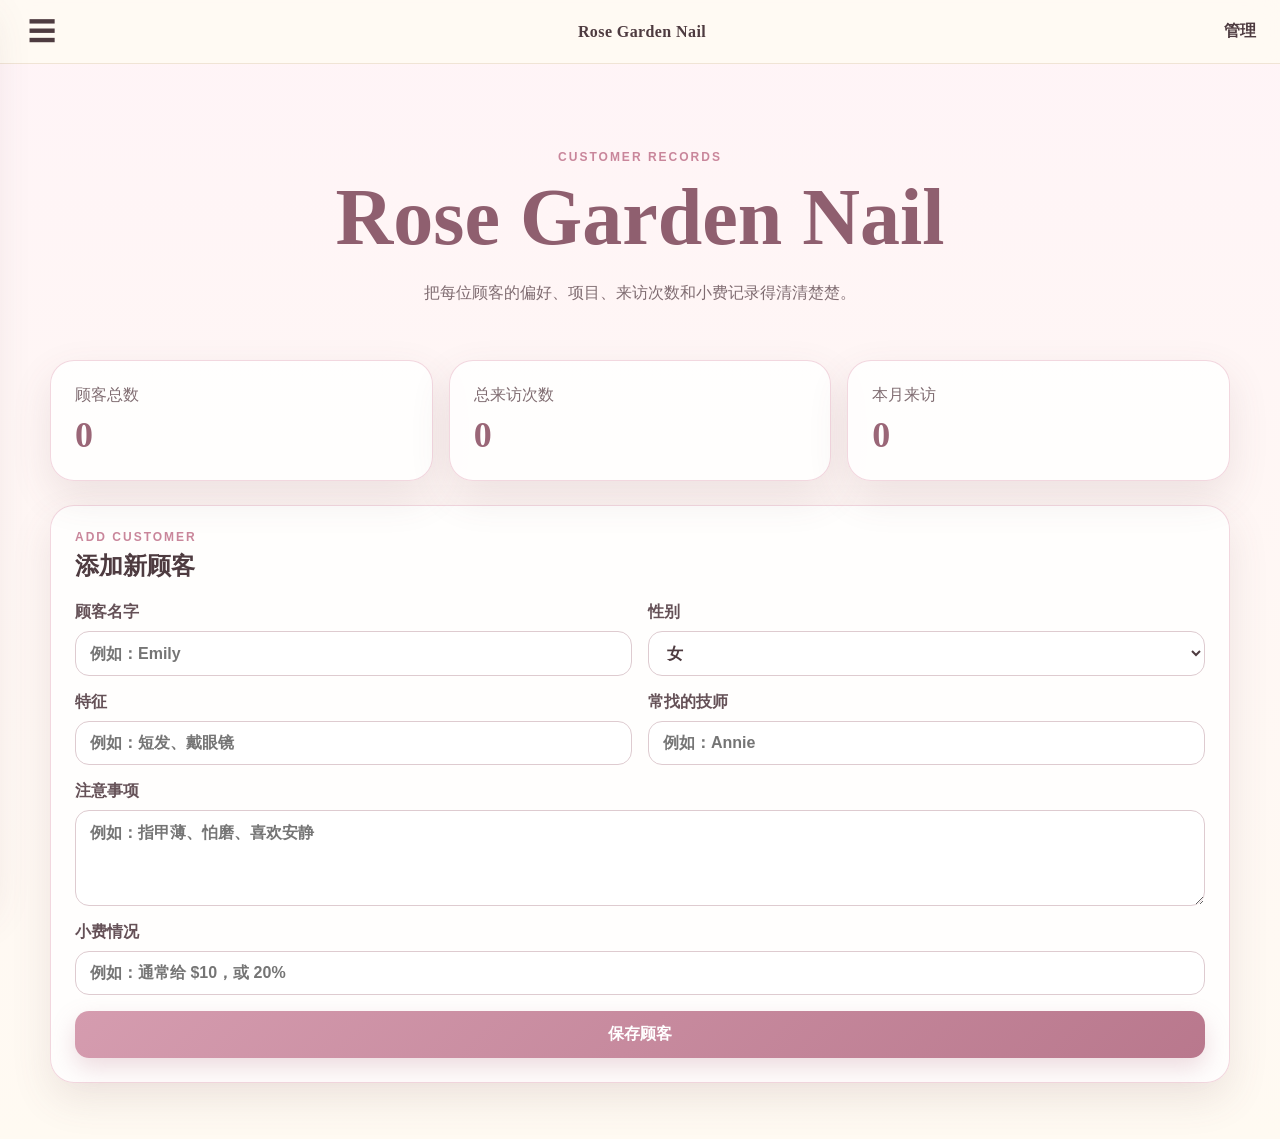
==== commit ff907b87: "Add files via upload" ====
--- a/index.html
+++ b/index.html
@@ -1,896 +1,160 @@
 <!DOCTYPE html>
 <html lang="zh-CN">
 <head>
-<meta charset="UTF-8">
-<meta name="viewport" content="width=device-width, initial-scale=1.0, maximum-scale=1.0, user-scalable=no">
-<title>Rose Garden Nail</title>
-<link href="https://fonts.googleapis.com/css2?family=Inter:wght@300;400;500;600;700&family=Playfair+Display:wght@400;500;600;700&display=swap" rel="stylesheet">
-<style>
-:root {
-  --primary: oklch(0.78 0.08 350);
-  --primary-fg: oklch(0.99 0.005 350);
-  --secondary: oklch(0.94 0.03 350);
-  --secondary-fg: oklch(0.3 0.1 350);
-  --muted: oklch(0.95 0.02 350);
-  --muted-fg: oklch(0.5 0.05 350);
-  --accent: oklch(0.82 0.13 85);
-  --accent-fg: oklch(0.25 0.06 350);
-  --bg: oklch(0.98 0.015 350);
-  --fg: oklch(0.25 0.06 350);
-  --card: oklch(1 0 0);
-  --border: oklch(0.92 0.015 350);
-  --destructive: oklch(0.58 0.24 27);
-  --radius: 0.625rem;
-  --font-display: 'Playfair Display', Georgia, serif;
-  --font-body: 'Inter', -apple-system, sans-serif;
-  --shadow-sm: 0 1px 3px rgba(0,0,0,0.08);
-  --shadow-md: 0 4px 12px rgba(0,0,0,0.10);
-  --shadow-lg: 0 8px 24px rgba(0,0,0,0.12);
-}
-* { margin: 0; padding: 0; box-sizing: border-box; }
-body { font-family: var(--font-body); background: var(--bg); color: var(--fg); line-height: 1.5; -webkit-font-smoothing: antialiased; }
-.font-display { font-family: var(--font-display); }
-.hidden { display: none !important; }
-button { cursor: pointer; font-family: inherit; border: none; background: none; }
-input, textarea, select { font-family: inherit; font-size: inherit; }
-a { text-decoration: none; color: inherit; }
-
-/* === Layout === */
-#app { min-height: 100vh; }
-
-/* === Sidebar Trigger === */
-.menu-trigger {
-  position: fixed; top: 16px; left: 16px; z-index: 40;
-  width: 44px; height: 44px; border-radius: 12px;
-  background: rgba(255,255,255,0.8); backdrop-filter: blur(10px);
-  border: 1px solid var(--border); box-shadow: var(--shadow-md);
-  display: flex; align-items: center; justify-content: center;
-  transition: all 0.2s;
-}
-.menu-trigger:hover { background: var(--secondary); }
-.menu-trigger svg { width: 20px; height: 20px; color: var(--primary); }
-
-/* === Sidebar Drawer === */
-.sidebar-overlay {
-  position: fixed; inset: 0; z-index: 50;
-  background: rgba(0,0,0,0.2); backdrop-filter: blur(4px);
-  opacity: 0; pointer-events: none; transition: opacity 0.2s;
-}
-.sidebar-overlay.open { opacity: 1; pointer-events: auto; }
-.sidebar {
-  position: fixed; left: 0; top: 0; bottom: 0; z-index: 50;
-  width: 280px; background: var(--muted); box-shadow: var(--shadow-lg);
-  display: flex; flex-direction: column;
-  transform: translateX(-100%); transition: transform 0.3s cubic-bezier(0.4,0,0.2,1);
-}
-.sidebar.open { transform: translateX(0); }
-.sidebar-header { display: flex; align-items: center; justify-content: space-between; padding: 24px; border-bottom: 1px solid var(--border); }
-.sidebar-logo { display: flex; align-items: center; gap: 12px; }
-.sidebar-logo-icon { width: 36px; height: 36px; border-radius: 8px; background: rgba(200,120,140,0.1); display: flex; align-items: center; justify-content: center; }
-.sidebar-logo-icon span { font-family: var(--font-display); color: var(--primary); font-weight: 700; font-size: 18px; }
-.sidebar-close { width: 32px; height: 32px; border-radius: 8px; display: flex; align-items: center; justify-content: center; transition: background 0.2s; }
-.sidebar-close:hover { background: var(--secondary); }
-.sidebar-close svg { width: 16px; height: 16px; color: var(--muted-fg); }
-.sidebar-nav { flex: 1; padding: 16px; display: flex; flex-direction: column; gap: 4px; }
-.sidebar-nav-item { display: flex; align-items: center; gap: 12px; padding: 12px 16px; border-radius: 12px; transition: all 0.2s; font-size: 14px; font-weight: 500; }
-.sidebar-nav-item:hover { background: var(--secondary); }
-.sidebar-nav-item.active { background: var(--primary); color: var(--primary-fg); box-shadow: var(--shadow-md); }
-.sidebar-nav-item svg { width: 16px; height: 16px; }
-.sidebar-footer { padding: 16px; border-top: 1px solid var(--border); text-align: center; color: var(--muted-fg); font-size: 12px; }
-.sidebar-footer p:first-child { font-family: var(--font-display); font-style: italic; }
-
-/* === Hero === */
-.hero { position: relative; min-height: 100vh; display: flex; align-items: center; justify-content: center; overflow: hidden; }
-.hero-bg { position: absolute; inset: 0; background: linear-gradient(to bottom, rgba(200,120,140,0.08), var(--bg), var(--bg)); }
-.hero-blob { position: absolute; border-radius: 50%; filter: blur(80px); animation: float 8s ease-in-out infinite; }
-.hero-blob.b1 { top: 25%; left: 25%; width: 384px; height: 384px; background: rgba(200,120,140,0.1); }
-.hero-blob.b2 { bottom: 25%; right: 25%; width: 320px; height: 320px; background: rgba(200,160,80,0.1); animation-direction: reverse; }
-.hero-content { position: relative; z-index: 10; text-align: center; padding: 64px 24px; }
-.hero-badge { display: inline-flex; align-items: center; gap: 8px; padding: 6px 16px; border-radius: 999px; background: rgba(255,255,255,0.6); backdrop-filter: blur(10px); border: 1px solid var(--border); box-shadow: var(--shadow-sm); margin-bottom: 24px; font-size: 12px; color: var(--muted-fg); }
-.hero-badge svg { width: 14px; height: 14px; color: var(--accent); }
-.hero-logo { width: 80px; height: 80px; border-radius: 16px; background: rgba(200,120,140,0.1); display: flex; align-items: center; justify-content: center; box-shadow: var(--shadow-md); margin: 0 auto 24px; }
-.hero-logo svg { width: 40px; height: 40px; color: var(--primary); }
-.hero h1 { font-family: var(--font-display); color: var(--primary); font-weight: 700; line-height: 1.1; letter-spacing: -0.02em; font-size: clamp(2.5rem, 8vw, 4.5rem); }
-.hero h2 { font-family: var(--font-display); color: rgba(40,20,30,0.8); font-weight: 500; letter-spacing: 0.15em; font-size: clamp(1.5rem, 5vw, 2.5rem); margin-top: 4px; }
-.hero-tagline { font-family: var(--font-display); font-style: italic; color: var(--muted-fg); font-size: clamp(0.9rem, 2vw, 1.1rem); margin-top: 24px; max-width: 480px; margin-left: auto; margin-right: auto; }
-.hero-cta { display: flex; flex-wrap: wrap; align-items: center; justify-content: center; gap: 12px; margin-top: 32px; }
-.hero-scroll { position: absolute; bottom: 32px; left: 50%; transform: translateX(-50%); display: flex; flex-direction: column; align-items: center; gap: 4px; font-size: 12px; color: var(--muted-fg); }
-.hero-scroll svg { width: 16px; height: 16px; color: var(--primary); animation: bounce 2s infinite; }
-@keyframes float { 0%,100%{transform:translateY(0) scale(1)} 50%{transform:translateY(-20px) scale(1.05)} }
-@keyframes bounce { 0%,100%{transform:translateY(0)} 50%{transform:translateY(6px)} }
-
-/* === Buttons === */
-.btn { display: inline-flex; align-items: center; justify-content: center; gap: 8px; padding: 12px 20px; border-radius: 12px; font-size: 14px; font-weight: 500; transition: all 0.2s; white-space: nowrap; }
-.btn svg { width: 16px; height: 16px; }
-.btn-primary { background: var(--primary); color: var(--primary-fg); box-shadow: var(--shadow-md); }
-.btn-primary:hover { opacity: 0.9; }
-.btn-outline { background: transparent; border: 1px solid rgba(200,120,140,0.3); color: var(--fg); }
-.btn-outline:hover { background: var(--secondary); }
-.btn-ghost { background: transparent; color: var(--muted-fg); }
-.btn-ghost:hover { background: var(--secondary); color: var(--fg); }
-.btn-destructive { background: var(--destructive); color: white; }
-.btn-destructive:hover { opacity: 0.9; }
-.btn-sm { padding: 8px 14px; font-size: 13px; }
-
-/* === Stats Section === */
-.section { padding: 64px 16px; }
-.container { max-width: 960px; margin: 0 auto; }
-.stats-label { font-family: var(--font-display); font-style: italic; color: var(--muted-fg); text-align: center; font-size: 14px; margin-bottom: 8px; }
-.stats-title { font-family: var(--font-display); color: var(--fg); text-align: center; font-size: clamp(2rem, 6vw, 3rem); font-weight: 600; margin-bottom: 48px; }
-.stats-number { display: flex; align-items: baseline; justify-content: center; gap: 12px; margin-bottom: 32px; }
-.stats-number .num { font-family: var(--font-display); color: var(--primary); font-weight: 700; font-size: clamp(4rem, 12vw, 7rem); line-height: 1; }
-.stats-number .unit { font-family: var(--font-display); color: var(--fg); font-size: clamp(1.5rem, 4vw, 2.5rem); }
-.stats-desc { color: var(--muted-fg); text-align: center; max-width: 420px; margin: 0 auto; }
-
-/* === Recent cards === */
-.recent-title { font-family: var(--font-display); color: var(--fg); text-align: center; font-size: 2rem; font-weight: 600; margin-bottom: 32px; }
-.cards-grid { display: grid; grid-template-columns: repeat(auto-fill, minmax(260px, 1fr)); gap: 16px; }
-.customer-card { background: var(--card); border-radius: 12px; border: 1px solid var(--border); box-shadow: var(--shadow-sm); padding: 24px; cursor: pointer; transition: all 0.2s; }
-.customer-card:hover { box-shadow: var(--shadow-lg); }
-.customer-card-head { display: flex; align-items: center; justify-content: space-between; margin-bottom: 12px; }
-.customer-avatar { width: 40px; height: 40px; border-radius: 50%; background: rgba(200,120,140,0.1); display: flex; align-items: center; justify-content: center; font-family: var(--font-display); color: var(--primary); font-weight: 700; }
-.customer-name { font-family: var(--font-display); color: var(--fg); font-weight: 600; font-size: 1.5rem; }
-.customer-sub { color: var(--muted-fg); font-size: 12px; margin-top: 4px; }
-.visit-badge { display: inline-block; border-radius: 999px; background: rgba(200,120,140,0.08); color: var(--primary); padding: 2px 8px; font-size: 12px; margin-top: 8px; }
-
-/* === CTA card === */
-.cta-card { background: var(--card); border-radius: 16px; border: 1px solid var(--border); box-shadow: var(--shadow-md); padding: 32px; text-align: center; }
-.cta-card h3 { font-family: var(--font-display); color: var(--fg); font-size: 1.5rem; font-weight: 600; margin-bottom: 8px; }
-.cta-card p { color: var(--muted-fg); margin-bottom: 24px; }
-
-/* === Customers page === */
-.page { padding: 64px 16px 48px; }
-.page-head { display: flex; flex-direction: column; gap: 16px; margin-bottom: 32px; }
-@media(min-width:640px){ .page-head { flex-direction: row; align-items: center; justify-content: space-between; } }
-.page-title { font-family: var(--font-display); color: var(--fg); font-size: 2rem; font-weight: 700; }
-.page-subtitle { color: var(--muted-fg); font-size: 14px; margin-top: 4px; }
-.page-actions { display: flex; align-items: center; gap: 8px; }
-.search-wrap { position: relative; }
-.search-wrap svg { position: absolute; left: 12px; top: 50%; transform: translateY(-50%); width: 16px; height: 16px; color: var(--muted-fg); }
-.search-input { padding: 10px 12px 10px 36px; border-radius: 10px; border: 1px solid var(--border); background: var(--card); width: 200px; outline: none; transition: border-color 0.2s; }
-.search-input:focus { border-color: var(--primary); }
-
-/* Table */
-.table-wrap { background: var(--card); border-radius: 12px; border: 1px solid var(--border); box-shadow: var(--shadow-sm); overflow: hidden; overflow-x: auto; }
-table { width: 100%; border-collapse: collapse; min-width: 800px; }
-thead tr { background: rgba(148,120,130,0.05); }
-th { padding: 12px 16px; text-align: left; font-weight: 600; color: var(--fg); font-size: 14px; white-space: nowrap; }
-td { padding: 12px 16px; border-top: 1px solid var(--border); font-size: 14px; color: var(--muted-fg); }
-tbody tr { transition: background 0.2s; }
-tbody tr:hover { background: rgba(148,120,130,0.03); }
-.td-name { display: flex; align-items: center; gap: 8px; }
-.td-name .avatar { width: 32px; height: 32px; border-radius: 50%; background: rgba(200,120,140,0.1); display: flex; align-items: center; justify-content: center; font-family: var(--font-display); color: var(--primary); font-weight: 700; font-size: 12px; }
-.td-name a { font-weight: 500; color: var(--fg); transition: color 0.2s; }
-.td-name a:hover { color: var(--primary); }
-.td-center { text-align: center; }
-.td-right { text-align: right; }
-.td-actions { display: flex; align-items: center; justify-content: center; gap: 4px; }
-.icon-btn { width: 32px; height: 32px; border-radius: 8px; display: flex; align-items: center; justify-content: center; transition: background 0.2s; }
-.icon-btn:hover { background: rgba(200,160,80,0.15); }
-.icon-btn.del:hover { background: rgba(220,60,60,0.1); }
-.icon-btn svg { width: 14px; height: 14px; }
-.icon-btn svg { color: var(--muted-fg); }
-.icon-btn.del svg { color: var(--destructive); }
-.pill { display: inline-block; border-radius: 999px; background: rgba(200,120,140,0.08); color: var(--primary); padding: 2px 8px; font-size: 12px; font-weight: 500; }
-
-/* Mobile cards */
-.mobile-cards { display: flex; flex-direction: column; gap: 8px; }
-@media(min-width:768px){ .mobile-cards { display: none; } }
-@media(max-width:767px){ .table-wrap { display: none; } }
-.mc-item { background: var(--card); border-radius: 12px; border: 1px solid var(--border); box-shadow: var(--shadow-sm); padding: 16px; cursor: pointer; transition: box-shadow 0.2s; }
-.mc-item:hover { box-shadow: var(--shadow-md); }
-.mc-head { display: flex; align-items: flex-start; justify-content: space-between; margin-bottom: 12px; }
-.mc-info { display: flex; align-items: center; gap: 12px; }
-.mc-info .avatar { width: 40px; height: 40px; border-radius: 50%; background: rgba(200,120,140,0.1); display: flex; align-items: center; justify-content: center; font-family: var(--font-display); color: var(--primary); font-weight: 700; }
-.mc-name { font-weight: 500; color: var(--fg); }
-.mc-meta { color: var(--muted-fg); font-size: 12px; }
-.mc-actions { display: flex; gap: 4px; }
-.mc-foot { display: flex; align-items: center; justify-content: space-between; }
-
-/* Empty state */
-.empty { display: flex; flex-direction: column; align-items: center; justify-content: center; text-align: center; padding: 64px 24px; gap: 16px; }
-.empty-icon { width: 64px; height: 64px; border-radius: 16px; background: var(--secondary); display: flex; align-items: center; justify-content: center; }
-.empty-icon svg { width: 32px; height: 32px; color: var(--muted-fg); }
-.empty h3 { font-family: var(--font-display); color: var(--fg); font-size: 1.5rem; font-weight: 600; }
-.empty p { color: var(--muted-fg); margin-top: 4px; }
-
-/* === Detail page === */
-.detail-header { background: linear-gradient(to bottom, rgba(200,120,140,0.08), var(--bg)); padding: 64px 16px 32px; }
-.detail-back { display: inline-flex; align-items: center; gap: 8px; color: var(--muted-fg); margin-bottom: 16px; font-size: 14px; transition: color 0.2s; }
-.detail-back:hover { color: var(--fg); }
-.detail-back svg { width: 16px; height: 16px; }
-.detail-top { display: flex; flex-direction: column; gap: 16px; }
-@media(min-width:640px){ .detail-top { flex-direction: row; align-items: flex-start; justify-content: space-between; } }
-.detail-identity { display: flex; align-items: center; gap: 16px; }
-.detail-avatar { width: 64px; height: 64px; border-radius: 16px; background: rgba(200,120,140,0.1); display: flex; align-items: center; justify-content: center; box-shadow: var(--shadow-md); }
-.detail-avatar span { font-family: var(--font-display); color: var(--primary); font-weight: 700; font-size: 2rem; }
-.detail-name { font-family: var(--font-display); color: var(--fg); font-size: 2rem; font-weight: 700; }
-.detail-badges { display: flex; align-items: center; gap: 8px; margin-top: 4px; }
-.badge { display: inline-flex; align-items: center; gap: 4px; padding: 2px 10px; border-radius: 999px; font-size: 12px; }
-.badge-secondary { background: var(--secondary); color: var(--secondary-fg); }
-.badge-outline { border: 1px solid rgba(200,120,140,0.3); color: var(--fg); }
-.detail-actions { display: flex; align-items: center; gap: 8px; }
-
-/* Stats cards */
-.stats-grid { display: grid; grid-template-columns: 1fr; gap: 16px; margin-bottom: 32px; }
-@media(min-width:640px){ .stats-grid { grid-template-columns: repeat(3, 1fr); } }
-.stat-card { background: var(--card); border-radius: 12px; border: 1px solid var(--border); box-shadow: var(--shadow-sm); padding: 20px; display: flex; align-items: center; justify-content: space-between; }
-.stat-label { color: var(--muted-fg); font-size: 12px; }
-.stat-value { font-family: var(--font-display); font-weight: 700; font-size: 2rem; }
-.stat-icon { width: 40px; height: 40px; border-radius: 8px; display: flex; align-items: center; justify-content: center; }
-.stat-icon svg { width: 20px; height: 20px; }
-.stat-icon.primary { background: rgba(200,120,140,0.1); }
-.stat-icon.primary svg { color: var(--primary); }
-.stat-icon.accent { background: rgba(200,160,80,0.1); }
-.stat-icon.accent svg { color: var(--accent); }
-.stat-icon.muted { background: var(--secondary); }
-.stat-icon.muted svg { color: var(--muted-fg); }
-
-/* Info cards */
-.info-grid { display: grid; grid-template-columns: 1fr; gap: 16px; margin-bottom: 32px; }
-@media(min-width:768px){ .info-grid { grid-template-columns: repeat(2, 1fr); } }
-.info-card { background: var(--card); border-radius: 12px; border: 1px solid var(--border); box-shadow: var(--shadow-sm); padding: 20px; }
-.info-head { display: flex; align-items: center; gap: 8px; margin-bottom: 8px; }
-.info-head svg { width: 16px; height: 16px; color: var(--primary); }
-.info-head h3 { font-family: var(--font-display); color: var(--fg); font-weight: 600; font-size: 14px; }
-.info-card p { color: var(--muted-fg); font-size: 16px; }
-
-/* Records */
-.records-head { display: flex; align-items: center; justify-content: space-between; margin-bottom: 16px; }
-.records-head h2 { font-family: var(--font-display); color: var(--fg); font-size: 1.5rem; font-weight: 600; }
-.record-card { background: var(--card); border-radius: 12px; border: 1px solid var(--border); box-shadow: var(--shadow-sm); padding: 20px; margin-bottom: 8px; transition: box-shadow 0.2s; }
-.record-card:hover { box-shadow: var(--shadow-md); }
-.record-top { display: flex; flex-direction: column; gap: 8px; margin-bottom: 12px; }
-@media(min-width:640px){ .record-top { flex-direction: row; align-items: flex-start; justify-content: space-between; } }
-.record-meta { display: flex; align-items: center; flex-wrap: wrap; gap: 8px; }
-.record-date { display: flex; align-items: center; gap: 4px; color: var(--muted-fg); font-size: 12px; }
-.record-date svg { width: 14px; height: 14px; }
-.record-details { display: grid; grid-template-columns: 1fr; gap: 4px; }
-@media(min-width:640px){ .record-details { grid-template-columns: repeat(2, 1fr); } }
-.record-details p { font-size: 14px; color: var(--fg); }
-.record-details p span { color: var(--muted-fg); }
-.record-remarks { color: var(--muted-fg); font-size: 14px; margin-top: 4px; }
-
-/* === Modal === */
-.modal-overlay { position: fixed; inset: 0; z-index: 60; background: rgba(0,0,0,0.4); backdrop-filter: blur(4px); display: flex; align-items: center; justify-content: center; padding: 16px; opacity: 0; pointer-events: none; transition: opacity 0.2s; }
-.modal-overlay.open { opacity: 1; pointer-events: auto; }
-.modal { background: var(--card); border-radius: 16px; box-shadow: var(--shadow-xl); width: 100%; max-width: 448px; max-height: 90vh; overflow-y: auto; transform: scale(0.96); transition: transform 0.2s; }
-.modal-overlay.open .modal { transform: scale(1); }
-.modal-header { padding: 24px 24px 0; }
-.modal-title { font-family: var(--font-display); color: var(--primary); font-size: 1.25rem; font-weight: 600; }
-.modal-body { padding: 24px; }
-.modal-footer { padding: 0 24px 24px; display: flex; justify-content: flex-end; gap: 8px; }
-
-/* Form */
-.form-group { display: flex; flex-direction: column; gap: 4px; margin-bottom: 16px; }
-.form-label { font-size: 14px; color: var(--fg); font-weight: 500; }
-.form-input, .form-textarea, .form-select { padding: 10px 12px; border-radius: 10px; border: 1px solid var(--border); background: var(--card); outline: none; transition: border-color 0.2s; width: 100%; }
-.form-input:focus, .form-textarea:focus, .form-select:focus { border-color: var(--primary); }
-.form-textarea { resize: vertical; min-height: 60px; }
-.form-error { color: var(--destructive); font-size: 12px; margin-top: 4px; }
-
-/* Animations */
-.fade-in { animation: fadeIn 0.4s ease forwards; }
-@keyframes fadeIn { from{opacity:0; transform:translateY(20px)} to{opacity:1; transform:translateY(0)} }
-.stagger > * { opacity: 0; animation: fadeIn 0.5s ease forwards; }
-.stagger > *:nth-child(1){animation-delay:0.05s}
-.stagger > *:nth-child(2){animation-delay:0.15s}
-.stagger > *:nth-child(3){animation-delay:0.25s}
-.stagger > *:nth-child(4){animation-delay:0.35s}
-.stagger > *:nth-child(5){animation-delay:0.45s}
-
-/* === Mobile usability fixes === */
-html { min-height: 100%; background: var(--bg); }
-body { min-height: 100%; padding-bottom: env(safe-area-inset-bottom); }
-.menu-trigger { top: max(16px, env(safe-area-inset-top)); left: max(16px, env(safe-area-inset-left)); }
-.sidebar { padding-top: env(safe-area-inset-top); padding-bottom: env(safe-area-inset-bottom); }
-.modal-overlay { align-items: flex-end; padding: 8px 8px max(8px, env(safe-area-inset-bottom)); }
-.modal { max-height: 88dvh; border-radius: 16px 16px 12px 12px; }
-@media(min-width:640px){
-  .modal-overlay { align-items:center; padding:16px; }
-  .modal { border-radius:16px; }
-}
-@media(max-width:639px){
-  .page { padding-top: 76px; }
-  .page-actions { width:100%; flex-direction:column; align-items:stretch; }
-  .search-wrap, .search-input { width:100%; }
-  .page-actions .btn { width:100%; }
-  .detail-header { padding-top:76px; }
-  .detail-actions { width:100%; }
-  .detail-actions .btn { flex:1; }
-  .hero-content { padding-left:16px; padding-right:16px; }
-  .hero-cta .btn { width:min(100%, 320px); }
-}
-
-</style>
+  <meta charset="UTF-8" />
+  <meta name="viewport" content="width=device-width, initial-scale=1.0" />
+  <meta name="theme-color" content="#f7dfe6" />
+  <title>Rose Garden Nail - 顾客管理</title>
+  <link rel="stylesheet" href="styles.css" />
 </head>
 <body>
-<div id="app"></div>
+  <div class="app-shell">
+    <header class="topbar">
+      <button id="menuButton" class="icon-button" aria-label="打开菜单">☰</button>
+      <div class="brand-mini">Rose Garden Nail</div>
+      <button id="manageButton" class="text-button">管理</button>
+    </header>
 
-<!-- Sidebar -->
-<div class="sidebar-overlay" id="sidebarOverlay"></div>
-<aside class="sidebar" id="sidebar">
-  <div class="sidebar-header">
-    <div class="sidebar-logo">
-      <div class="sidebar-logo-icon"><span>R</span></div>
-      <div>
-        <div style="font-family:var(--font-display);color:var(--fg);font-weight:600;font-size:14px;">Rose Garden</div>
-        <div style="color:var(--muted-fg);font-size:12px;">Nail Studio</div>
+    <aside id="sideMenu" class="side-menu" aria-hidden="true">
+      <div class="side-menu-header">
+        <strong>Rose Garden Nail</strong>
+        <button id="closeMenuButton" class="icon-button" aria-label="关闭菜单">×</button>
       </div>
-    </div>
-    <div class="sidebar-close" id="sidebarClose">
-      <svg xmlns="http://www.w3.org/2000/svg" fill="none" viewBox="0 0 24 24" stroke="currentColor" stroke-width="2"><path d="M6 18L18 6M6 6l12 12"/></svg>
-    </div>
-  </div>
-  <nav class="sidebar-nav">
-    <a class="sidebar-nav-item" data-route="/">
-      <svg xmlns="http://www.w3.org/2000/svg" fill="none" viewBox="0 0 24 24" stroke="currentColor" stroke-width="2"><path d="M3 12l9-9 9 9M5 10v10h14V10"/></svg>
-      <span>首页</span>
-    </a>
-    <a class="sidebar-nav-item" data-route="/customers">
-      <svg xmlns="http://www.w3.org/2000/svg" fill="none" viewBox="0 0 24 24" stroke="currentColor" stroke-width="2"><path d="M17 20h5v-2a4 4 0 00-3-3.87M9 20H4v-2a4 4 0 013-3.87m6-1.13a4 4 0 10-4-4 4 4 0 004 4zm6 0a4 4 0 10-4-4"/></svg>
-      <span>客人信息</span>
-    </a>
-  </nav>
-  <div class="sidebar-footer">
-    <div style="display:flex;gap:8px;margin-bottom:12px;">
-      <button class="btn btn-outline btn-sm" style="flex:1" onclick="exportData()">导出备份</button>
-      <button class="btn btn-outline btn-sm" style="flex:1" onclick="document.getElementById('importFile').click()">导入备份</button>
-    </div>
-    <input id="importFile" type="file" accept="application/json" style="display:none" onchange="importData(event)">
-    <p>Rose Garden Nail</p>
-    <p style="margin-top:4px;">优雅美甲 · 精致生活</p>
-  </div>
-</aside>
+      <nav>
+        <button class="nav-link active" data-page="homePage">首页</button>
+        <button class="nav-link" data-page="customersPage">顾客信息</button>
+      </nav>
+    </aside>
+    <div id="menuOverlay" class="overlay"></div>
 
-<!-- Modal container -->
-<div class="modal-overlay" id="modalOverlay"></div>
+    <main>
+      <section id="homePage" class="page active-page">
+        <section class="hero">
+          <p class="eyebrow">CUSTOMER RECORDS</p>
+          <h1>Rose Garden Nail</h1>
+          <p>把每位顾客的偏好、项目、来访次数和小费记录得清清楚楚。</p>
+        </section>
 
-<script>
-// === State management ===
-const CUSTOMERS_KEY = 'rgn_customers';
-const RECORDS_KEY = 'rgn_service_records';
+        <section class="stats-grid">
+          <article class="stat-card">
+            <span>顾客总数</span>
+            <strong id="totalCustomers">0</strong>
+          </article>
+          <article class="stat-card">
+            <span>总来访次数</span>
+            <strong id="totalVisits">0</strong>
+          </article>
+          <article class="stat-card">
+            <span>本月来访</span>
+            <strong id="monthlyVisits">0</strong>
+          </article>
+        </section>
 
-const SERVICE_TYPES = ['Regular Manicure','Gel Manicure','Builder Gel','Builder Gel Fill','UV Gel Full Set','UV Gel Fill','Gel X Full Set','Gel X Fill','Classic Pedicure','Gel Pedicure','French Tip','Nail Art','Removal','Nail Repair','Head Spa'];
-const GENDER_LABELS = { female:'女', male:'男', other:'其他' };
-const DOLLAR = '$';
+        <section class="card form-card">
+          <div class="section-heading">
+            <div>
+              <p class="eyebrow">ADD CUSTOMER</p>
+              <h2>添加新顾客</h2>
+            </div>
+          </div>
 
-function read(key) { try { return JSON.parse(localStorage.getItem(key)) || []; } catch { return []; } }
-function write(key, data) { localStorage.setItem(key, JSON.stringify(data)); }
-function uid() { return Date.now().toString(36) + Math.random().toString(36).slice(2,8); }
+          <form id="customerForm" class="customer-form">
+            <div class="form-grid">
+              <label>顾客名字<input id="customerName" required placeholder="例如：Emily" /></label>
+              <label>性别<select id="customerGender"><option value="女">女</option><option value="男">男</option><option value="其他">其他</option><option value="未填写">未填写</option></select></label>
+              <label>特征<input id="customerFeatures" placeholder="例如：短发、戴眼镜" /></label>
+              <label>常找的技师<input id="preferredTech" placeholder="例如：Annie" /></label>
+            </div>
+            <label>注意事项<textarea id="customerNotes" placeholder="例如：指甲薄、怕磨、喜欢安静"></textarea></label>
+            <label>小费情况<input id="tipPattern" placeholder="例如：通常给 $10，或 20%" /></label>
+            <button class="primary-button" type="submit">保存顾客</button>
+          </form>
+        </section>
+      </section>
 
-function getCustomers() {
-  return read(CUSTOMERS_KEY).sort((a,b) => new Date(b.created_at) - new Date(a.created_at));
-}
-function getCustomer(id) { return read(CUSTOMERS_KEY).find(c => c.id === id); }
-function addCustomer(d) { const cs = read(CUSTOMERS_KEY); const c = {...d, id:uid(), created_at:new Date().toISOString()}; cs.push(c); write(CUSTOMERS_KEY, cs); return c; }
-function updateCustomer(id, d) { const cs = read(CUSTOMERS_KEY); const i = cs.findIndex(c=>c.id===id); if(i>=0){ cs[i]={...cs[i],...d}; write(CUSTOMERS_KEY,cs); } }
-function deleteCustomer(id) { write(CUSTOMERS_KEY, read(CUSTOMERS_KEY).filter(c=>c.id!==id)); write(RECORDS_KEY, read(RECORDS_KEY).filter(r=>r.customer_id!==id)); }
+      <section id="customersPage" class="page">
+        <section class="page-header">
+          <div>
+            <p class="eyebrow">CUSTOMERS</p>
+            <h2>顾客信息</h2>
+          </div>
+          <div class="toolbar">
+            <input id="searchInput" type="search" placeholder="搜索名字、技师、特征…" />
+            <button id="addFromCustomersButton" class="primary-button small">添加顾客</button>
+          </div>
+        </section>
 
-function getRecords(cid) { return read(RECORDS_KEY).filter(r=>r.customer_id===cid).sort((a,b)=>new Date(b.service_date)-new Date(a.service_date)); }
-function addRecord(d) { const rs = read(RECORDS_KEY); const r = {...d, id:uid(), created_at:new Date().toISOString()}; rs.push(r); write(RECORDS_KEY, rs); return r; }
-function deleteRecord(id) { write(RECORDS_KEY, read(RECORDS_KEY).filter(r=>r.id!==id)); }
-
-function getStats(cid) {
-  const records = getRecords(cid);
-  const visit_count = records.length;
-  const total_tip = records.reduce((s,r)=>s+(r.tip_amount||0),0);
-  const avg_tip = visit_count > 0 ? total_tip/visit_count : 0;
-  return { visit_count, total_tip, avg_tip };
-}
-
-
-// === Backup & restore ===
-function exportData() {
-  const data = {
-    app: 'Rose Garden Nail',
-    version: 1,
-    exported_at: new Date().toISOString(),
-    customers: read(CUSTOMERS_KEY),
-    records: read(RECORDS_KEY)
-  };
-  const blob = new Blob([JSON.stringify(data, null, 2)], { type: 'application/json' });
-  const url = URL.createObjectURL(blob);
-  const a = document.createElement('a');
-  const stamp = new Date().toISOString().slice(0,10);
-  a.href = url;
-  a.download = `rose-garden-backup-${stamp}.json`;
-  document.body.appendChild(a);
-  a.click();
-  a.remove();
-  URL.revokeObjectURL(url);
-}
-
-function importData(event) {
-  const file = event.target.files && event.target.files[0];
-  if (!file) return;
-  const reader = new FileReader();
-  reader.onload = () => {
-    try {
-      const data = JSON.parse(reader.result);
-      if (!Array.isArray(data.customers) || !Array.isArray(data.records)) throw new Error('Invalid backup');
-      openModal(`
-        <div class="modal-header"><h2 class="modal-title">导入备份</h2></div>
-        <div class="modal-body"><p style="color:var(--muted-fg);">将导入 ${data.customers.length} 位顾客和 ${data.records.length} 条服务记录。当前数据会被覆盖。</p></div>
-        <div class="modal-footer">
-          <button class="btn btn-outline" onclick="closeModal()">取消</button>
-          <button class="btn btn-primary" id="confirmImportBtn">确认导入</button>
-        </div>
-      `);
-      document.getElementById('confirmImportBtn').onclick = () => {
-        write(CUSTOMERS_KEY, data.customers);
-        write(RECORDS_KEY, data.records);
-        closeModal();
-        navigate('/customers');
-      };
-    } catch (err) {
-      alert('备份文件无法读取，请确认选择的是本系统导出的 JSON 文件。');
-    } finally {
-      event.target.value = '';
-    }
-  };
-  reader.readAsText(file);
-}
-
-// === Router ===
-let currentRoute = '/';
-
-function navigate(route) {
-  currentRoute = route;
-  closeSidebar();
-  render();
-  window.scrollTo(0, 0);
-}
-
-function getParam() {
-  // For detail page: route is /customers/:id
-  if (currentRoute.startsWith('/customers/')) {
-    return currentRoute.split('/')[2];
-  }
-  return null;
-}
-
-// === Icons ===
-const I = {
-  flower: '<svg xmlns="http://www.w3.org/2000/svg" fill="none" viewBox="0 0 24 24" stroke="currentColor" stroke-width="2"><path d="M12 7.5a4.5 4.5 0 119 0 4.5 4.5 0 01-9 0zM12 7.5a4.5 4.5 0 10-9 0 4.5 4.5 0 019 0zM12 16.5a4.5 4.5 0 119 0 4.5 4.5 0 01-9 0zM12 16.5a4.5 4.5 0 10-9 0 4.5 4.5 0 019 0z"/></svg>',
-  sparkles: '<svg xmlns="http://www.w3.org/2000/svg" fill="none" viewBox="0 0 24 24" stroke="currentColor" stroke-width="2"><path d="M5 3l.5 3L9 7l-3.5 1L5 11l-.5-3L1 7l3.5-1L5 3zM19 13l.5 3L23 17l-3.5 1L19 21l-.5-3L15 17l3.5-1L19 13zM12 2l1 5 5 1-5 1-1 5-1-5-5-1 5-1 1-5z"/></svg>',
-  users: '<svg xmlns="http://www.w3.org/2000/svg" fill="none" viewBox="0 0 24 24" stroke="currentColor" stroke-width="2"><path d="M17 20h5v-2a4 4 0 00-3-3.87M9 20H4v-2a4 4 0 013-3.87m6-1.13a4 4 0 10-4-4 4 4 0 004 4zm6 0a4 4 0 10-4-4"/></svg>',
-  plus: '<svg xmlns="http://www.w3.org/2000/svg" fill="none" viewBox="0 0 24 24" stroke="currentColor" stroke-width="2"><path d="M12 5v14M5 12h14"/></svg>',
-  arrowDown: '<svg xmlns="http://www.w3.org/2000/svg" fill="none" viewBox="0 0 24 24" stroke="currentColor" stroke-width="2"><path d="M19 14l-7 7-7-7M12 21V3"/></svg>',
-  search: '<svg xmlns="http://www.w3.org/2000/svg" fill="none" viewBox="0 0 24 24" stroke="currentColor" stroke-width="2"><circle cx="11" cy="11" r="8"/><path d="M21 21l-4.35-4.35"/></svg>',
-  settings: '<svg xmlns="http://www.w3.org/2000/svg" fill="none" viewBox="0 0 24 24" stroke="currentColor" stroke-width="2"><circle cx="12" cy="12" r="3"/><path d="M12 1v6m0 6v6m11-7h-6m-6 0H1m17-5l-4.24 4.24m-3.52 3.52L5.76 18.24m0-12.48l4.24 4.24m3.52 3.52L18.24 18.24"/></svg>',
-  trash: '<svg xmlns="http://www.w3.org/2000/svg" fill="none" viewBox="0 0 24 24" stroke="currentColor" stroke-width="2"><path d="M3 6h18M8 6V4a2 2 0 012-2h4a2 2 0 012 2v2m3 0v14a2 2 0 01-2 2H7a2 2 0 01-2-2V6"/></svg>',
-  pencil: '<svg xmlns="http://www.w3.org/2000/svg" fill="none" viewBox="0 0 24 24" stroke="currentColor" stroke-width="2"><path d="M11 4H4a2 2 0 00-2 2v14a2 2 0 002 2h14a2 2 0 002-2v-7M18.5 2.5a2.12 2.12 0 013 3L12 15l-4 1 1-4 9.5-9.5z"/></svg>',
-  arrowLeft: '<svg xmlns="http://www.w3.org/2000/svg" fill="none" viewBox="0 0 24 24" stroke="currentColor" stroke-width="2"><path d="M19 12H5M12 19l-7-7 7-7"/></svg>',
-  calendar: '<svg xmlns="http://www.w3.org/2000/svg" fill="none" viewBox="0 0 24 24" stroke="currentColor" stroke-width="2"><rect x="3" y="4" width="18" height="18" rx="2"/><path d="M16 2v4M8 2v4M3 10h18"/></svg>',
-  palette: '<svg xmlns="http://www.w3.org/2000/svg" fill="none" viewBox="0 0 24 24" stroke="currentColor" stroke-width="2"><circle cx="12" cy="12" r="10"/><circle cx="8.5" cy="10.5" r="1"/><circle cx="15.5" cy="10.5" r="1"/><circle cx="12" cy="8" r="1"/></svg>',
-  wrench: '<svg xmlns="http://www.w3.org/2000/svg" fill="none" viewBox="0 0 24 24" stroke="currentColor" stroke-width="2"><path d="M14.7 6.3a4 4 0 00-5.6 5.6L3 18v3h3l6.1-6.1a4 4 0 005.6-5.6l-2.5 2.5-2.5-2.5 2.5-2.5z"/></svg>',
-  coins: '<svg xmlns="http://www.w3.org/2000/svg" fill="none" viewBox="0 0 24 24" stroke="currentColor" stroke-width="2"><circle cx="8" cy="8" r="6"/><path d="M18.09 10.37A6 6 0 1110.34 18M7 6h1v4M16.71 13.88l.7.71-2.82 2.82"/></svg>',
-  message: '<svg xmlns="http://www.w3.org/2000/svg" fill="none" viewBox="0 0 24 24" stroke="currentColor" stroke-width="2"><path d="M21 15a2 2 0 01-2 2H7l-4 4V5a2 2 0 012-2h14a2 2 0 012 2z"/></svg>',
-  menu: '<svg xmlns="http://www.w3.org/2000/svg" fill="none" viewBox="0 0 24 24" stroke="currentColor" stroke-width="2"><path d="M3 12h18M3 6h18M3 18h18"/></svg>',
-};
-
-// === Sidebar ===
-function openSidebar() { document.getElementById('sidebar').classList.add('open'); document.getElementById('sidebarOverlay').classList.add('open'); }
-function closeSidebar() { document.getElementById('sidebar').classList.remove('open'); document.getElementById('sidebarOverlay').classList.remove('open'); }
-
-// === Modal ===
-function openModal(html) {
-  const overlay = document.getElementById('modalOverlay');
-  overlay.innerHTML = `<div class="modal">${html}</div>`;
-  overlay.classList.add('open');
-}
-function closeModal() { document.getElementById('modalOverlay').classList.remove('open'); document.getElementById('modalOverlay').innerHTML = ''; }
-
-// === Render ===
-function render() {
-  const app = document.getElementById('app');
-  // Update sidebar active
-  document.querySelectorAll('.sidebar-nav-item').forEach(item => {
-    const route = item.dataset.route;
-    if (currentRoute === route || (route !== '/' && currentRoute.startsWith(route))) {
-      item.classList.add('active');
-    } else {
-      item.classList.remove('active');
-    }
-  });
-
-  if (currentRoute === '/') renderHome(app);
-  else if (currentRoute === '/customers') renderCustomers(app);
-  else if (currentRoute.startsWith('/customers/')) renderDetail(app);
-  else renderNotFound(app);
-}
-
-function renderHome(app) {
-  const customers = getCustomers();
-  const recent = customers.slice(0, 3);
-  app.innerHTML = `
-    <div class="hero">
-      <div class="hero-bg"></div>
-      <div class="hero-blob b1"></div>
-      <div class="hero-blob b2"></div>
-      <div class="hero-content fade-in">
-        <div class="hero-badge">${I.sparkles}<span>精致美甲 · 温馨服务</span></div>
-        <div class="hero-logo">${I.flower}</div>
-        <h1 class="font-display">Rose Garden</h1>
-        <h2 class="font-display">Nail</h2>
-        <p class="hero-tagline">每一片指甲，都是一朵绽放的玫瑰</p>
-        <div class="hero-cta">
-          <button class="btn btn-primary" onclick="openCustomerForm()">${I.plus}添加新顾客</button>
-          <button class="btn btn-outline" onclick="navigate('/customers')">${I.users}查看客人</button>
-        </div>
-      </div>
-      <div class="hero-scroll"><span>向下滚动</span>${I.arrowDown}</div>
-    </div>
-
-    <section class="section">
-      <div class="container stagger">
-        <p class="stats-label">我们的顾客</p>
-        <h2 class="stats-title">已经服务了</h2>
-        <div class="stats-number">
-          <span class="num font-display">${customers.length}</span>
-          <span class="unit font-display">位客人</span>
-        </div>
-        <p class="stats-desc">感谢每一位顾客的信任，我们用心记录每一次服务的细节</p>
-      </div>
-    </section>
-
-    ${recent.length > 0 ? `
-    <section style="padding: 32px 16px 64px;">
-      <div class="container">
-        <h3 class="recent-title">最近添加</h3>
-        <div class="cards-grid stagger">
-          ${recent.map(c => `
-            <div class="customer-card" onclick="navigate('/customers/${c.id}')">
-              <div class="customer-card-head">
-                <div class="customer-avatar">${c.name.charAt(0)}</div>
-                <span style="color:var(--muted-fg);font-size:12px;">${GENDER_LABELS[c.gender]}</span>
-              </div>
-              <h4 class="customer-name">${esc(c.name)}</h4>
-              ${c.preferred_tech ? `<p class="customer-sub">指定美甲师：${esc(c.preferred_tech)}</p>` : ''}
-              <span class="visit-badge">已到访 ${getStats(c.id).visit_count} 次</span>
-            </div>
-          `).join('')}
-        </div>
-      </div>
-    </section>` : ''}
-
-    <section style="padding: 48px 16px 64px;">
-      <div class="container" style="max-width:640px;">
-        <div class="cta-card fade-in">
-          <h3>添加新顾客</h3>
-          <p>记录顾客的基本信息、美甲偏好和注意事项</p>
-          <button class="btn btn-primary" onclick="openCustomerForm()">${I.plus}添加新顾客</button>
-        </div>
-      </div>
-    </section>
-  `;
-}
-
-function renderCustomers(app) {
-  const customers = getCustomers();
-  const search = app.dataset.search || '';
-  const filtered = customers.filter(c => {
-    if (!search) return true;
-    const q = search.toLowerCase();
-    return c.name.toLowerCase().includes(q) || (c.features||'').toLowerCase().includes(q) || (c.preferred_tech||'').toLowerCase().includes(q) || (c.notes||'').toLowerCase().includes(q);
-  });
-
-  app.innerHTML = `
-    <div class="page">
-      <div class="container">
-        <div class="page-head fade-in">
-          <div>
-            <h1 class="page-title">客人信息</h1>
-            <p class="page-subtitle">共 ${customers.length} 位顾客</p>
-          </div>
-          <div class="page-actions">
-            <div class="search-wrap">
-              ${I.search}
-              <input class="search-input" placeholder="搜索顾客..." value="${esc(search)}" oninput="updateSearch(this.value)">
-            </div>
-            <button class="btn btn-outline" onclick="openCustomerForm()">${I.settings}<span class="hidden" style="display:inline;">管理</span>管理</button>
-          </div>
-        </div>
-
-        ${filtered.length > 0 ? `
-          <div class="table-wrap fade-in">
+        <section class="card table-card">
+          <div class="table-wrap">
             <table>
               <thead>
                 <tr>
-                  <th>姓名</th><th>性别</th><th>特征</th><th>指定美甲师</th><th>注意事项</th><th class="td-center">到访次数</th><th class="td-right">小费情况</th><th class="td-center">操作</th>
+                  <th>顾客名字</th>
+                  <th>性别</th>
+                  <th>特征</th>
+                  <th>特找的人</th>
+                  <th>注意事项</th>
+                  <th>来访次数</th>
+                  <th>小费情况</th>
+                  <th class="manage-column">操作</th>
                 </tr>
               </thead>
-              <tbody>
-                ${filtered.map(c => {
-                  const s = getStats(c.id);
-                  return `<tr>
-                    <td><div class="td-name"><div class="avatar">${c.name.charAt(0)}</div><a onclick="navigate('/customers/${c.id}')">${esc(c.name)}</a></div></td>
-                    <td>${GENDER_LABELS[c.gender]}</td>
-                    <td style="max-width:128px;overflow:hidden;text-overflow:ellipsis;white-space:nowrap;">${esc(c.features)||'—'}</td>
-                    <td>${esc(c.preferred_tech)||'—'}</td>
-                    <td style="max-width:128px;overflow:hidden;text-overflow:ellipsis;white-space:nowrap;">${esc(c.notes)||'—'}</td>
-                    <td class="td-center"><span class="pill">${s.visit_count} 次</span></td>
-                    <td class="td-right">${s.visit_count > 0 ? `<div><span style="color:var(--fg);font-weight:500;">${DOLLAR}${s.total_tip.toFixed(0)}</span><br><span style="color:var(--muted-fg);font-size:12px;">均 ${DOLLAR}${s.avg_tip.toFixed(0)}</span></div>` : '—'}</td>
-                    <td><div class="td-actions">
-                      <div class="icon-btn" onclick="openCustomerForm(${JSON.stringify(c).replace(/"/g,'&quot;')})">${I.pencil}</div>
-                      <div class="icon-btn del" onclick="confirmDeleteCustomer('${c.id}','${esc(c.name)}')">${I.trash}</div>
-                    </div></td>
-                  </tr>`;
-                }).join('')}
-              </tbody>
+              <tbody id="customerTableBody"></tbody>
             </table>
           </div>
+          <div id="emptyState" class="empty-state">还没有顾客记录。</div>
+        </section>
+      </section>
 
-          <div class="mobile-cards stagger">
-            ${filtered.map(c => {
-              const s = getStats(c.id);
-              return `<div class="mc-item" onclick="navigate('/customers/${c.id}')">
-                <div class="mc-head">
-                  <div class="mc-info">
-                    <div class="avatar">${c.name.charAt(0)}</div>
-                    <div>
-                      <div class="mc-name">${esc(c.name)}</div>
-                      <div class="mc-meta">${GENDER_LABELS[c.gender]}${c.preferred_tech ? ' · ' + esc(c.preferred_tech) : ''}</div>
-                    </div>
-                  </div>
-                  <div class="mc-actions">
-                    <div class="icon-btn" onclick="event.stopPropagation();openCustomerForm(${JSON.stringify(c).replace(/"/g,'&quot;')})">${I.pencil}</div>
-                    <div class="icon-btn del" onclick="event.stopPropagation();confirmDeleteCustomer('${c.id}','${esc(c.name)}')">${I.trash}</div>
-                  </div>
-                </div>
-                <div class="mc-foot">
-                  <span class="pill">已到访 ${s.visit_count} 次</span>
-                  ${s.total_tip > 0 ? `<span style="color:var(--fg);font-weight:500;font-size:12px;">小费 ${DOLLAR}${s.total_tip.toFixed(0)}</span>` : ''}
-                </div>
-              </div>`;
-            }).join('')}
+      <section id="customerDetailPage" class="page">
+        <button id="backToCustomers" class="back-button">← 返回顾客列表</button>
+        <div id="detailContent"></div>
+      </section>
+    </main>
+
+    <dialog id="visitDialog" class="modal">
+      <form id="visitForm" method="dialog">
+        <div class="modal-header">
+          <div>
+            <p class="eyebrow">NEW VISIT</p>
+            <h3>添加来访记录</h3>
           </div>
-        ` : `
-          <div class="empty fade-in">
-            <div class="empty-icon">${I.users}</div>
-            <div>
-              <h3>${search ? '未找到匹配的顾客' : '还没有顾客'}</h3>
-              <p>${search ? '试试其他关键词' : '点击右上角管理按钮添加第一位顾客'}</p>
-            </div>
-            ${!search ? `<button class="btn btn-primary" onclick="openCustomerForm()">${I.plus}添加新顾客</button>` : ''}
+          <button type="button" class="icon-button" id="closeVisitDialog">×</button>
+        </div>
+        <input type="hidden" id="visitCustomerId" />
+        <label>日期<input id="visitDate" type="date" required /></label>
+        <label>做了什么项目<input id="visitService" required placeholder="例如：Builder Gel Fill + French" /></label>
+        <label>服务技师<input id="visitTechnician" placeholder="例如：Charlotte" /></label>
+        <label>消费金额<input id="visitAmount" type="number" min="0" step="0.01" placeholder="例如：65" /></label>
+        <label>小费<input id="visitTip" type="number" min="0" step="0.01" placeholder="例如：10" /></label>
+        <label>本次备注<textarea id="visitNotes" placeholder="颜色、款式、顾客反馈等"></textarea></label>
+        <button class="primary-button" type="submit">保存来访</button>
+      </form>
+    </dialog>
+
+    <dialog id="editDialog" class="modal">
+      <form id="editCustomerForm" method="dialog">
+        <div class="modal-header">
+          <div>
+            <p class="eyebrow">EDIT CUSTOMER</p>
+            <h3>编辑顾客资料</h3>
           </div>
-        `}
-      </div>
-    </div>
-  `;
-}
+          <button type="button" class="icon-button" id="closeEditDialog">×</button>
+        </div>
+        <input type="hidden" id="editCustomerId" />
+        <label>顾客名字<input id="editName" required /></label>
+        <label>性别<select id="editGender"><option value="女">女</option><option value="男">男</option><option value="其他">其他</option><option value="未填写">未填写</option></select></label>
+        <label>特征<input id="editFeatures" /></label>
+        <label>常找的技师<input id="editPreferredTech" /></label>
+        <label>注意事项<textarea id="editNotes"></textarea></label>
+        <label>小费情况<input id="editTipPattern" /></label>
+        <button class="primary-button" type="submit">保存修改</button>
+      </form>
+    </dialog>
 
-function renderDetail(app) {
-  const id = getParam();
-  const customer = getCustomer(id);
-  if (!customer) {
-    app.innerHTML = `<div class="empty"><p style="color:var(--muted-fg);">顾客不存在或已被删除</p><button class="btn btn-outline" onclick="navigate('/customers')">${I.arrowLeft}返回客人列表</button></div>`;
-    return;
-  }
-  const records = getRecords(id);
-  const s = getStats(id);
+    <div id="toast" class="toast"></div>
+  </div>
 
-  app.innerHTML = `
-    <div class="detail-header">
-      <div class="container">
-        <a class="detail-back" onclick="navigate('/customers')">${I.arrowLeft}返回客人列表</a>
-        <div class="detail-top fade-in">
-          <div class="detail-identity">
-            <div class="detail-avatar"><span>${customer.name.charAt(0)}</span></div>
-            <div>
-              <h1 class="detail-name">${esc(customer.name)}</h1>
-              <div class="detail-badges">
-                <span class="badge badge-secondary">${GENDER_LABELS[customer.gender]}</span>
-                ${customer.preferred_tech ? `<span class="badge badge-outline">指定：${esc(customer.preferred_tech)}</span>` : ''}
-              </div>
-            </div>
-          </div>
-          <div class="detail-actions">
-            <button class="btn btn-outline" onclick="openCustomerForm(${JSON.stringify(customer).replace(/"/g,'&quot;')})">${I.pencil}<span>编辑</span></button>
-            <button class="btn btn-primary" onclick="openRecordForm('${id}')">${I.plus}添加记录</button>
-          </div>
-        </div>
-      </div>
-    </div>
-
-    <div class="container" style="padding: 32px 16px 64px;">
-      <div class="stats-grid stagger">
-        <div class="stat-card">
-          <div><p class="stat-label">到访次数</p><p class="stat-value" style="color:var(--primary);">${s.visit_count}</p></div>
-          <div class="stat-icon primary">${I.calendar}</div>
-        </div>
-        <div class="stat-card">
-          <div><p class="stat-label">总小费</p><p class="stat-value" style="color:var(--accent);">${DOLLAR}${s.total_tip.toFixed(0)}</p></div>
-          <div class="stat-icon accent">${I.coins}</div>
-        </div>
-        <div class="stat-card">
-          <div><p class="stat-label">平均小费</p><p class="stat-value">${DOLLAR}${s.avg_tip.toFixed(0)}</p></div>
-          <div class="stat-icon muted">${I.sparkles}</div>
-        </div>
-      </div>
-
-      <div class="info-grid stagger">
-        ${customer.features ? `<div class="info-card"><div class="info-head">${I.palette}<h3>特征描述</h3></div><p>${esc(customer.features)}</p></div>` : ''}
-        ${customer.notes ? `<div class="info-card"><div class="info-head">${I.message}<h3>注意事项</h3></div><p>${esc(customer.notes)}</p></div>` : ''}
-      </div>
-
-      <div class="records-head">
-        <h2>服务记录</h2>
-        <button class="btn btn-primary btn-sm" onclick="openRecordForm('${id}')">${I.plus}<span>添加记录</span></button>
-      </div>
-
-      ${records.length > 0 ? `
-        <div class="stagger">
-          ${records.map(r => `
-            <div class="record-card">
-              <div class="record-top">
-                <div style="flex:1;">
-                  <div class="record-meta">
-                    <span class="record-date">${I.calendar}${new Date(r.service_date).toLocaleDateString('zh-CN',{year:'numeric',month:'long',day:'numeric'})}</span>
-                    <span class="badge badge-secondary">${I.wrench}${r.service_type}</span>
-                    ${r.tip_amount > 0 ? `<span class="badge badge-outline" style="border-color:rgba(200,160,80,0.4);color:var(--accent);">${I.coins}${DOLLAR}${r.tip_amount}</span>` : ''}
-                  </div>
-                  <div class="record-details">
-                    ${r.nail_style ? `<p><span>款式：</span>${esc(r.nail_style)}</p>` : ''}
-                    ${r.color_preference ? `<p><span>颜色：</span>${esc(r.color_preference)}</p>` : ''}
-                  </div>
-                  ${r.remarks ? `<p class="record-remarks">${esc(r.remarks)}</p>` : ''}
-                </div>
-                <div class="icon-btn del" onclick="confirmDeleteRecord('${r.id}','${id}')">${I.trash}</div>
-              </div>
-            </div>
-          `).join('')}
-        </div>
-      ` : `
-        <div class="info-card" style="border-style:dashed;box-shadow:none;padding:40px;text-align:center;">
-          <div class="empty-icon" style="margin:0 auto 16px;">${I.sparkles}</div>
-          <h3 style="font-family:var(--font-display);color:var(--fg);font-size:1.5rem;font-weight:600;">还没有服务记录</h3>
-          <p style="color:var(--muted-fg);margin-top:4px;margin-bottom:16px;">点击上方按钮添加第一次服务记录</p>
-          <button class="btn btn-primary" onclick="openRecordForm('${id}')">${I.plus}添加记录</button>
-        </div>
-      `}
-    </div>
-  `;
-}
-
-function renderNotFound(app) {
-  app.innerHTML = `<div class="empty" style="min-height:100vh;"><h3>页面不存在</h3><button class="btn btn-primary" onclick="navigate('/')">返回首页</button></div>`;
-}
-
-// === Forms ===
-function openCustomerForm(customer) {
-  const isEdit = !!customer;
-  openModal(`
-    <div class="modal-header"><h2 class="modal-title">${isEdit ? '编辑顾客信息' : '添加新顾客'}</h2></div>
-    <div class="modal-body">
-      <div class="form-group"><label class="form-label">姓名 *</label><input class="form-input" id="f-name" value="${customer?esc(customer.name):''}" placeholder="顾客姓名"></div>
-      <div class="form-group"><label class="form-label">性别</label><select class="form-select" id="f-gender">
-        <option value="female" ${customer?.gender==='female'?'selected':''}>女</option>
-        <option value="male" ${customer?.gender==='male'?'selected':''}>男</option>
-        <option value="other" ${customer?.gender==='other'?'selected':''}>其他</option>
-      </select></div>
-      <div class="form-group"><label class="form-label">特征描述</label><textarea class="form-textarea" id="f-features" placeholder="指甲形状、甲油偏好、颜色喜好等...">${customer?esc(customer.features):''}</textarea></div>
-      <div class="form-group"><label class="form-label">指定美甲师</label><input class="form-input" id="f-tech" value="${customer?esc(customer.preferred_tech):''}" placeholder="常做的美甲师姓名"></div>
-      <div class="form-group"><label class="form-label">注意事项</label><textarea class="form-textarea" id="f-notes" placeholder="过敏情况、皮肤状况、特殊要求等...">${customer?esc(customer.notes):''}</textarea></div>
-    </div>
-    <div class="modal-footer">
-      <button class="btn btn-outline" onclick="closeModal()">取消</button>
-      <button class="btn btn-primary" onclick="submitCustomer(${customer?"'"+customer.id+"'":"null"})">${isEdit?'保存修改':'添加顾客'}</button>
-    </div>
-  `);
-}
-
-function submitCustomer(id) {
-  const name = document.getElementById('f-name').value.trim();
-  if (!name) { document.getElementById('f-name').style.borderColor='var(--destructive)'; return; }
-  const data = {
-    name,
-    gender: document.getElementById('f-gender').value,
-    features: document.getElementById('f-features').value.trim(),
-    preferred_tech: document.getElementById('f-tech').value.trim(),
-    notes: document.getElementById('f-notes').value.trim(),
-  };
-  if (id) { updateCustomer(id, data); } else { addCustomer(data); }
-  closeModal();
-  render();
-}
-
-function openRecordForm(customerId) {
-  const today = new Date().toISOString().split('T')[0];
-  openModal(`
-    <div class="modal-header"><h2 class="modal-title">添加服务记录</h2></div>
-    <div class="modal-body">
-      <div class="form-group"><label class="form-label">服务日期 *</label><input class="form-input" type="date" id="r-date" value="${today}"></div>
-      <div class="form-group"><label class="form-label">服务类型</label><select class="form-select" id="r-type">${SERVICE_TYPES.map(t=>`<option value="${t}">${t}</option>`).join('')}</select></div>
-      <div class="form-group"><label class="form-label">美甲款式</label><input class="form-input" id="r-style" placeholder="如：渐变、猫眼、手绘花朵等"></div>
-      <div class="form-group"><label class="form-label">颜色偏好</label><input class="form-input" id="r-color" placeholder="如：裸粉色、酒红色等"></div>
-      <div class="form-group"><label class="form-label">小费金额 ($)</label><input class="form-input" type="number" min="0" step="0.01" id="r-tip" placeholder="0.00"></div>
-      <div class="form-group"><label class="form-label">备注</label><textarea class="form-textarea" id="r-remarks" placeholder="其他需要记录的内容..."></textarea></div>
-    </div>
-    <div class="modal-footer">
-      <button class="btn btn-outline" onclick="closeModal()">取消</button>
-      <button class="btn btn-primary" onclick="submitRecord('${customerId}')">添加记录</button>
-    </div>
-  `);
-}
-
-function submitRecord(customerId) {
-  const data = {
-    customer_id: customerId,
-    service_date: document.getElementById('r-date').value,
-    service_type: document.getElementById('r-type').value,
-    nail_style: document.getElementById('r-style').value.trim(),
-    color_preference: document.getElementById('r-color').value.trim(),
-    tip_amount: parseFloat(document.getElementById('r-tip').value) || 0,
-    remarks: document.getElementById('r-remarks').value.trim(),
-  };
-  addRecord(data);
-  closeModal();
-  render();
-}
-
-// === Confirmations ===
-function confirmDeleteCustomer(id, name) {
-  openModal(`
-    <div class="modal-header"><h2 class="modal-title">确认删除</h2></div>
-    <div class="modal-body"><p style="color:var(--muted-fg);">确定要删除顾客「${esc(name)}」吗？该顾客的所有服务记录也将一并删除，此操作不可撤销。</p></div>
-    <div class="modal-footer">
-      <button class="btn btn-outline" onclick="closeModal()">取消</button>
-      <button class="btn btn-destructive" onclick="doDeleteCustomer('${id}')">确认删除</button>
-    </div>
-  `);
-}
-function doDeleteCustomer(id) { deleteCustomer(id); closeModal(); navigate('/customers'); }
-
-function confirmDeleteRecord(id, customerId) {
-  openModal(`
-    <div class="modal-header"><h2 class="modal-title">确认删除记录</h2></div>
-    <div class="modal-body"><p style="color:var(--muted-fg);">确定要删除这条服务记录吗？此操作不可撤销。</p></div>
-    <div class="modal-footer">
-      <button class="btn btn-outline" onclick="closeModal()">取消</button>
-      <button class="btn btn-destructive" onclick="doDeleteRecord('${id}')">确认删除</button>
-    </div>
-  `);
-}
-function doDeleteRecord(id) { deleteRecord(id); closeModal(); render(); }
-
-// === Search ===
-function updateSearch(val) {
-  document.getElementById('app').dataset.search = val;
-  renderCustomers(document.getElementById('app'));
-  // Restore focus
-  const input = document.querySelector('.search-input');
-  if (input) { input.focus(); input.setSelectionRange(val.length, val.length); }
-}
-
-// === Utils ===
-function esc(s) { if(!s) return ''; return String(s).replace(/&/g,'&amp;').replace(/</g,'&lt;').replace(/>/g,'&gt;').replace(/"/g,'&quot;'); }
-
-// === Init ===
-document.addEventListener('click', (e) => {
-  // Sidebar trigger
-  if (e.target.closest('#menuTrigger')) { openSidebar(); }
-  // Sidebar overlay
-  if (e.target.id === 'sidebarOverlay') { closeSidebar(); }
-  // Sidebar close button
-  if (e.target.closest('#sidebarClose')) { closeSidebar(); }
-  // Sidebar nav
-  const navItem = e.target.closest('.sidebar-nav-item');
-  if (navItem) { e.preventDefault(); navigate(navItem.dataset.route); }
-  // Modal overlay
-  if (e.target.id === 'modalOverlay') { closeModal(); }
-});
-
-// Add menu trigger dynamically
-const trigger = document.createElement('button');
-trigger.id = 'menuTrigger';
-trigger.className = 'menu-trigger';
-trigger.innerHTML = I.menu;
-document.body.appendChild(trigger);
-
-// Initial render
-render();
-</script>
+  <script src="app.js"></script>
 </body>
 </html>
--- a/styles.css
+++ b/styles.css
@@ -0,0 +1,170 @@
+:root {
+  --pink-100: #fff4f7;
+  --pink-200: #f9e3e9;
+  --pink-300: #efcdd7;
+  --pink-500: #c9869b;
+  --beige-100: #fffaf2;
+  --beige-200: #f1e5d3;
+  --beige-400: #c8ad89;
+  --ink: #4e3b40;
+  --muted: #806d72;
+  --white: #ffffff;
+  --danger: #a34848;
+  --shadow: 0 16px 40px rgba(109, 76, 86, 0.12);
+}
+
+* { box-sizing: border-box; }
+html { scroll-behavior: smooth; }
+body {
+  margin: 0;
+  font-family: -apple-system, BlinkMacSystemFont, "Segoe UI", "PingFang SC", "Microsoft YaHei", sans-serif;
+  background: linear-gradient(180deg, var(--pink-100), var(--beige-100));
+  color: var(--ink);
+  min-height: 100vh;
+}
+button, input, select, textarea { font: inherit; }
+button { cursor: pointer; }
+
+.topbar {
+  position: sticky;
+  top: 0;
+  z-index: 20;
+  height: 64px;
+  display: flex;
+  align-items: center;
+  justify-content: space-between;
+  padding: 0 18px;
+  background: rgba(255, 250, 242, 0.92);
+  backdrop-filter: blur(14px);
+  border-bottom: 1px solid rgba(200, 173, 137, 0.28);
+}
+.brand-mini { font-family: Georgia, serif; font-weight: 700; letter-spacing: .4px; }
+.icon-button, .text-button {
+  border: 0;
+  background: transparent;
+  color: var(--ink);
+}
+.icon-button { font-size: 28px; padding: 6px 10px; }
+.text-button { font-weight: 700; }
+
+.side-menu {
+  position: fixed;
+  top: 0;
+  left: -310px;
+  z-index: 50;
+  width: min(300px, 86vw);
+  height: 100vh;
+  background: var(--beige-100);
+  box-shadow: var(--shadow);
+  padding: 20px;
+  transition: left .25s ease;
+}
+.side-menu.open { left: 0; }
+.side-menu-header { display: flex; align-items: center; justify-content: space-between; margin-bottom: 24px; }
+.side-menu nav { display: grid; gap: 10px; }
+.nav-link {
+  border: 0;
+  border-radius: 14px;
+  background: transparent;
+  padding: 14px;
+  text-align: left;
+  color: var(--ink);
+  font-weight: 700;
+}
+.nav-link:hover, .nav-link.active { background: var(--pink-200); }
+.overlay { position: fixed; inset: 0; z-index: 40; background: rgba(42, 26, 31, .34); display: none; }
+.overlay.show { display: block; }
+
+main { width: min(1180px, calc(100% - 28px)); margin: 0 auto 56px; }
+.page { display: none; }
+.active-page { display: block; }
+.hero { text-align: center; padding: 86px 16px 52px; }
+.hero h1 { margin: 8px 0 16px; font-family: Georgia, serif; font-size: clamp(42px, 8vw, 80px); color: #8f5f6f; }
+.hero p:last-child { color: var(--muted); max-width: 640px; margin: auto; line-height: 1.8; }
+.eyebrow { margin: 0; color: var(--pink-500); font-size: 12px; font-weight: 800; letter-spacing: 2px; }
+
+.stats-grid { display: grid; grid-template-columns: repeat(3, 1fr); gap: 16px; margin-bottom: 24px; }
+.stat-card, .card {
+  background: rgba(255,255,255,.82);
+  border: 1px solid rgba(239, 205, 215, .8);
+  border-radius: 24px;
+  box-shadow: var(--shadow);
+}
+.stat-card { padding: 24px; display: grid; gap: 8px; }
+.stat-card span { color: var(--muted); }
+.stat-card strong { font-family: Georgia, serif; font-size: 36px; color: #9a6677; }
+.card { padding: 24px; }
+.section-heading, .page-header { display: flex; align-items: center; justify-content: space-between; gap: 16px; }
+h2, h3 { margin: 6px 0 0; }
+
+.customer-form, .modal form { display: grid; gap: 16px; margin-top: 20px; }
+.form-grid { display: grid; grid-template-columns: repeat(2, 1fr); gap: 16px; }
+label { display: grid; gap: 8px; font-weight: 700; color: #655157; }
+input, select, textarea {
+  width: 100%;
+  border: 1px solid #decbd0;
+  border-radius: 14px;
+  background: rgba(255,255,255,.92);
+  padding: 12px 14px;
+  outline: none;
+  color: var(--ink);
+}
+input:focus, select:focus, textarea:focus { border-color: var(--pink-500); box-shadow: 0 0 0 3px rgba(201, 134, 155, .14); }
+textarea { min-height: 96px; resize: vertical; }
+.primary-button {
+  border: 0;
+  border-radius: 14px;
+  background: linear-gradient(135deg, #d59caf, #b9788d);
+  color: white;
+  padding: 13px 18px;
+  font-weight: 800;
+  box-shadow: 0 10px 24px rgba(185, 120, 141, .26);
+}
+.primary-button.small { padding: 10px 14px; }
+
+.page-header { padding: 40px 4px 20px; }
+.toolbar { display: flex; gap: 10px; align-items: center; }
+.toolbar input { min-width: 280px; }
+.table-card { padding: 0; overflow: hidden; }
+.table-wrap { overflow-x: auto; }
+table { width: 100%; border-collapse: collapse; min-width: 980px; }
+th, td { text-align: left; padding: 16px 14px; border-bottom: 1px solid #efe2e5; vertical-align: top; }
+th { background: #f7e9ed; font-size: 13px; color: #755e65; }
+tbody tr:hover { background: #fff8fa; }
+.customer-name-button { border: 0; background: transparent; color: #9d6175; font-weight: 800; text-decoration: underline; }
+.action-group { display: flex; gap: 8px; }
+.action-button { border: 1px solid #decbd0; background: white; color: var(--ink); border-radius: 10px; padding: 7px 10px; }
+.action-button.danger { color: var(--danger); border-color: #e3bcbc; }
+.manage-column.hidden, td.manage-column.hidden { display: none; }
+.empty-state { display: none; text-align: center; padding: 42px; color: var(--muted); }
+.empty-state.show { display: block; }
+
+.back-button { margin: 28px 0 16px; border: 0; background: transparent; font-weight: 800; color: #8d5c6c; }
+.detail-grid { display: grid; grid-template-columns: 1fr 1.5fr; gap: 20px; }
+.profile-card, .visits-card { background: rgba(255,255,255,.86); border: 1px solid var(--pink-300); border-radius: 24px; box-shadow: var(--shadow); padding: 24px; }
+.profile-list { display: grid; gap: 14px; margin: 24px 0; }
+.profile-item span { display: block; color: var(--muted); font-size: 13px; margin-bottom: 4px; }
+.visit-list { display: grid; gap: 12px; margin-top: 20px; }
+.visit-item { border: 1px solid #ead8dd; border-radius: 16px; padding: 16px; background: #fffafb; }
+.visit-item-top { display: flex; justify-content: space-between; gap: 12px; }
+.visit-meta { color: var(--muted); margin-top: 8px; line-height: 1.7; }
+.visit-actions { margin-top: 12px; }
+
+.modal { border: 0; border-radius: 24px; width: min(560px, calc(100% - 24px)); padding: 0; box-shadow: 0 24px 80px rgba(65, 41, 48, .28); }
+.modal::backdrop { background: rgba(45, 27, 33, .46); backdrop-filter: blur(3px); }
+.modal form { padding: 24px; margin: 0; max-height: 86vh; overflow-y: auto; }
+.modal-header { display: flex; justify-content: space-between; align-items: center; }
+.toast { position: fixed; left: 50%; bottom: 24px; transform: translate(-50%, 20px); opacity: 0; pointer-events: none; background: #4e3b40; color: white; padding: 12px 18px; border-radius: 999px; transition: .25s ease; z-index: 80; }
+.toast.show { opacity: 1; transform: translate(-50%, 0); }
+
+@media (max-width: 760px) {
+  main { width: min(100% - 18px, 1180px); }
+  .hero { padding-top: 58px; }
+  .stats-grid { grid-template-columns: 1fr; }
+  .form-grid { grid-template-columns: 1fr; }
+  .page-header { align-items: flex-start; flex-direction: column; }
+  .toolbar { width: 100%; flex-direction: column; align-items: stretch; }
+  .toolbar input { min-width: 0; }
+  .detail-grid { grid-template-columns: 1fr; }
+  .card, .profile-card, .visits-card { border-radius: 18px; padding: 18px; }
+}
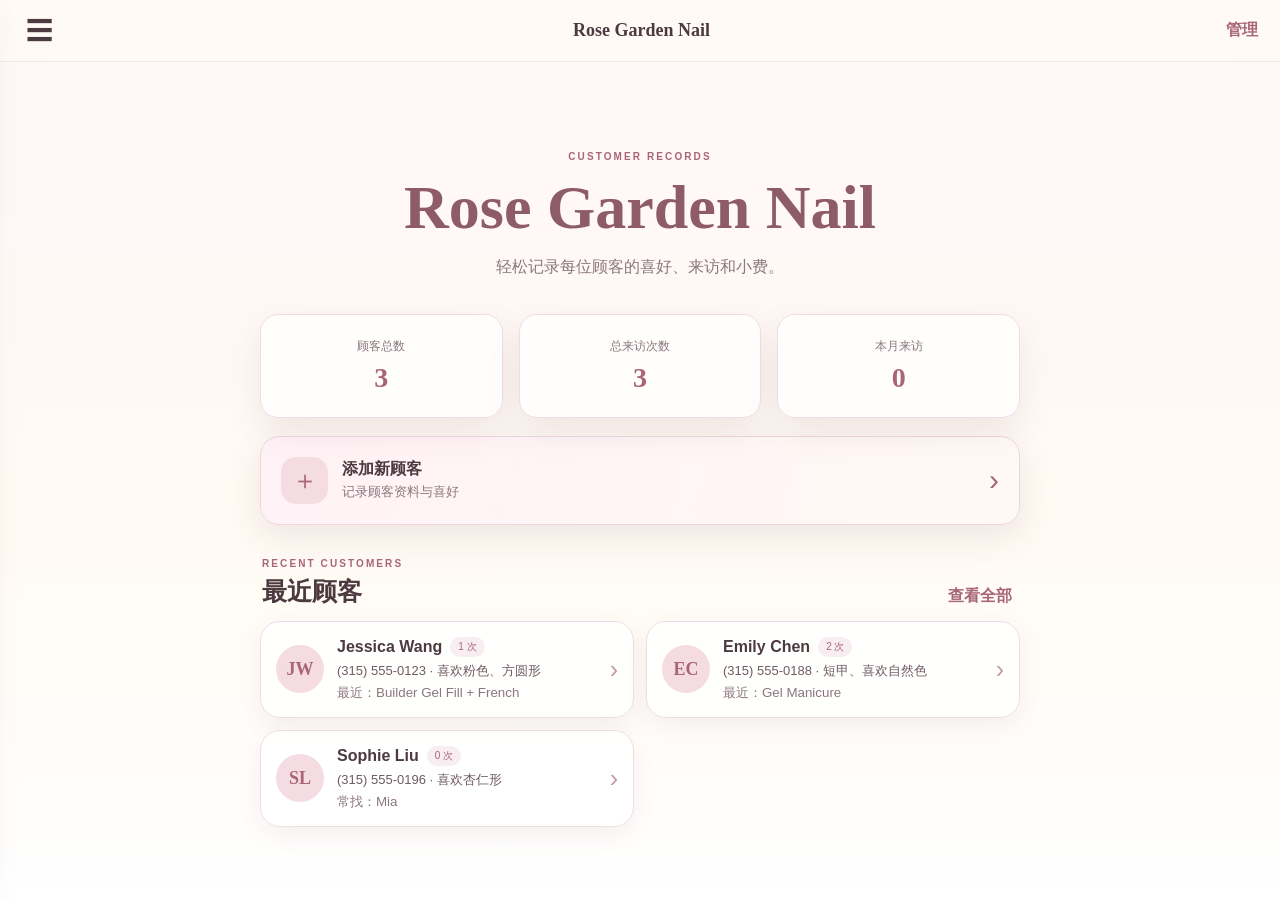
==== commit ef4a254c: "Add files via upload" ====
--- a/index.html
+++ b/index.html
@@ -1,160 +1,105 @@
-<!DOCTYPE html>
+<!doctype html>
 <html lang="zh-CN">
 <head>
-  <meta charset="UTF-8" />
-  <meta name="viewport" content="width=device-width, initial-scale=1.0" />
-  <meta name="theme-color" content="#f7dfe6" />
-  <title>Rose Garden Nail - 顾客管理</title>
+  <meta charset="utf-8" />
+  <meta name="viewport" content="width=device-width, initial-scale=1, viewport-fit=cover" />
+  <meta name="theme-color" content="#f8e4e9" />
+  <meta name="apple-mobile-web-app-capable" content="yes" />
+  <title>Rose Garden Nail · 顾客管理</title>
   <link rel="stylesheet" href="styles.css" />
 </head>
 <body>
-  <div class="app-shell">
-    <header class="topbar">
-      <button id="menuButton" class="icon-button" aria-label="打开菜单">☰</button>
-      <div class="brand-mini">Rose Garden Nail</div>
-      <button id="manageButton" class="text-button">管理</button>
-    </header>
+<div class="app">
+  <header class="topbar">
+    <button id="menuBtn" class="icon-btn" aria-label="菜单">☰</button>
+    <button class="brand" data-go="home">Rose Garden Nail</button>
+    <button id="manageBtn" class="manage-btn">管理</button>
+  </header>
 
-    <aside id="sideMenu" class="side-menu" aria-hidden="true">
-      <div class="side-menu-header">
-        <strong>Rose Garden Nail</strong>
-        <button id="closeMenuButton" class="icon-button" aria-label="关闭菜单">×</button>
+  <aside id="drawer" class="drawer" aria-hidden="true">
+    <div class="drawer-head"><div><small>WELCOME TO</small><strong>Rose Garden Nail</strong></div><button id="closeDrawer" class="icon-btn">×</button></div>
+    <nav>
+      <button class="drawer-link active" data-go="home">⌂ 首页</button>
+      <button class="drawer-link" data-go="customers">♡ 顾客信息</button>
+      <button class="drawer-link" data-go="add">＋ 添加新顾客</button>
+    </nav>
+    <p class="drawer-note">资料只保存在此浏览器中。关闭页面不会消失，但换手机不会自动同步。</p>
+  </aside>
+  <div id="shade" class="shade"></div>
+
+  <main>
+    <section id="home" class="page active">
+      <div class="hero">
+        <span class="kicker">CUSTOMER RECORDS</span>
+        <h1>Rose Garden Nail</h1>
+        <p>轻松记录每位顾客的喜好、来访和小费。</p>
       </div>
-      <nav>
-        <button class="nav-link active" data-page="homePage">首页</button>
-        <button class="nav-link" data-page="customersPage">顾客信息</button>
-      </nav>
-    </aside>
-    <div id="menuOverlay" class="overlay"></div>
 
-    <main>
-      <section id="homePage" class="page active-page">
-        <section class="hero">
-          <p class="eyebrow">CUSTOMER RECORDS</p>
-          <h1>Rose Garden Nail</h1>
-          <p>把每位顾客的偏好、项目、来访次数和小费记录得清清楚楚。</p>
-        </section>
+      <div class="stats">
+        <article><span>顾客总数</span><b id="statCustomers">0</b></article>
+        <article><span>总来访次数</span><b id="statVisits">0</b></article>
+        <article><span>本月来访</span><b id="statMonth">0</b></article>
+      </div>
 
-        <section class="stats-grid">
-          <article class="stat-card">
-            <span>顾客总数</span>
-            <strong id="totalCustomers">0</strong>
-          </article>
-          <article class="stat-card">
-            <span>总来访次数</span>
-            <strong id="totalVisits">0</strong>
-          </article>
-          <article class="stat-card">
-            <span>本月来访</span>
-            <strong id="monthlyVisits">0</strong>
-          </article>
-        </section>
+      <button class="add-hero" data-go="add"><span>＋</span><div><b>添加新顾客</b><small>记录顾客资料与喜好</small></div><i>›</i></button>
 
-        <section class="card form-card">
-          <div class="section-heading">
-            <div>
-              <p class="eyebrow">ADD CUSTOMER</p>
-              <h2>添加新顾客</h2>
-            </div>
-          </div>
+      <div class="section-title"><div><span class="kicker">RECENT CUSTOMERS</span><h2>最近顾客</h2></div><button data-go="customers">查看全部</button></div>
+      <div id="recentList" class="customer-list"></div>
+    </section>
 
-          <form id="customerForm" class="customer-form">
-            <div class="form-grid">
-              <label>顾客名字<input id="customerName" required placeholder="例如：Emily" /></label>
-              <label>性别<select id="customerGender"><option value="女">女</option><option value="男">男</option><option value="其他">其他</option><option value="未填写">未填写</option></select></label>
-              <label>特征<input id="customerFeatures" placeholder="例如：短发、戴眼镜" /></label>
-              <label>常找的技师<input id="preferredTech" placeholder="例如：Annie" /></label>
-            </div>
-            <label>注意事项<textarea id="customerNotes" placeholder="例如：指甲薄、怕磨、喜欢安静"></textarea></label>
-            <label>小费情况<input id="tipPattern" placeholder="例如：通常给 $10，或 20%" /></label>
-            <button class="primary-button" type="submit">保存顾客</button>
-          </form>
-        </section>
-      </section>
+    <section id="customers" class="page">
+      <div class="page-heading"><span class="kicker">CUSTOMERS</span><h1>顾客信息</h1><p>搜索姓名、电话、技师、特征或备注。</p></div>
+      <div class="search-box">⌕ <input id="searchInput" type="search" placeholder="搜索顾客名字、电话号码…" autocomplete="off" /></div>
+      <div id="customerList" class="customer-list"></div>
+      <div id="emptyCustomers" class="empty"><span>♡</span><b>还没有找到顾客</b><p>试试其他关键词，或添加一位新顾客。</p></div>
+      <button class="floating-add" data-go="add">＋</button>
+    </section>
 
-      <section id="customersPage" class="page">
-        <section class="page-header">
-          <div>
-            <p class="eyebrow">CUSTOMERS</p>
-            <h2>顾客信息</h2>
-          </div>
-          <div class="toolbar">
-            <input id="searchInput" type="search" placeholder="搜索名字、技师、特征…" />
-            <button id="addFromCustomersButton" class="primary-button small">添加顾客</button>
-          </div>
-        </section>
+    <section id="add" class="page">
+      <button class="back" data-go="home">‹ 返回</button>
+      <div class="page-heading"><span class="kicker">NEW CUSTOMER</span><h1 id="formTitle">添加新顾客</h1><p>电话号码也可以用于快速搜索。</p></div>
+      <form id="customerForm" class="form-card">
+        <input type="hidden" id="customerId" />
+        <label>顾客名字 *<input id="name" required placeholder="例如：Jessica Wang" /></label>
+        <label>电话号码<input id="phone" type="tel" placeholder="例如：(315) 555-0123" /></label>
+        <div class="two-col">
+          <label>性别<select id="gender"><option>女</option><option>男</option><option>其他</option><option>未填写</option></select></label>
+          <label>常找的技师<input id="tech" placeholder="例如：Annie" /></label>
+        </div>
+        <label>顾客特征<input id="features" placeholder="例如：短发、戴眼镜、喜欢粉色" /></label>
+        <label>注意事项<textarea id="notes" rows="3" placeholder="例如：指甲薄、怕磨、喜欢安静"></textarea></label>
+        <label>小费情况<input id="tipPattern" placeholder="例如：通常给 $10 或 20%" /></label>
+        <button class="primary" type="submit">保存顾客</button>
+        <button id="cancelEdit" class="secondary hidden" type="button" data-go="customers">取消编辑</button>
+      </form>
+    </section>
 
-        <section class="card table-card">
-          <div class="table-wrap">
-            <table>
-              <thead>
-                <tr>
-                  <th>顾客名字</th>
-                  <th>性别</th>
-                  <th>特征</th>
-                  <th>特找的人</th>
-                  <th>注意事项</th>
-                  <th>来访次数</th>
-                  <th>小费情况</th>
-                  <th class="manage-column">操作</th>
-                </tr>
-              </thead>
-              <tbody id="customerTableBody"></tbody>
-            </table>
-          </div>
-          <div id="emptyState" class="empty-state">还没有顾客记录。</div>
-        </section>
-      </section>
+    <section id="detail" class="page">
+      <button class="back" data-go="customers">‹ 返回顾客列表</button>
+      <div id="detailBody"></div>
+    </section>
+  </main>
 
-      <section id="customerDetailPage" class="page">
-        <button id="backToCustomers" class="back-button">← 返回顾客列表</button>
-        <div id="detailContent"></div>
-      </section>
-    </main>
+  <nav class="bottom-nav">
+    <button class="active" data-go="home"><span>⌂</span>首页</button>
+    <button data-go="customers"><span>♡</span>顾客</button>
+    <button data-go="add"><span>＋</span>添加</button>
+  </nav>
 
-    <dialog id="visitDialog" class="modal">
-      <form id="visitForm" method="dialog">
-        <div class="modal-header">
-          <div>
-            <p class="eyebrow">NEW VISIT</p>
-            <h3>添加来访记录</h3>
-          </div>
-          <button type="button" class="icon-button" id="closeVisitDialog">×</button>
-        </div>
-        <input type="hidden" id="visitCustomerId" />
-        <label>日期<input id="visitDate" type="date" required /></label>
-        <label>做了什么项目<input id="visitService" required placeholder="例如：Builder Gel Fill + French" /></label>
-        <label>服务技师<input id="visitTechnician" placeholder="例如：Charlotte" /></label>
-        <label>消费金额<input id="visitAmount" type="number" min="0" step="0.01" placeholder="例如：65" /></label>
-        <label>小费<input id="visitTip" type="number" min="0" step="0.01" placeholder="例如：10" /></label>
-        <label>本次备注<textarea id="visitNotes" placeholder="颜色、款式、顾客反馈等"></textarea></label>
-        <button class="primary-button" type="submit">保存来访</button>
-      </form>
-    </dialog>
+  <dialog id="visitDialog">
+    <form id="visitForm" class="dialog-form">
+      <div class="dialog-head"><div><span class="kicker">NEW VISIT</span><h2>添加来访记录</h2></div><button type="button" id="closeVisit" class="icon-btn">×</button></div>
+      <label>日期<input id="visitDate" type="date" required /></label>
+      <label>做了什么项目 *<input id="service" required placeholder="例如：Gel Manicure + French" /></label>
+      <label>服务技师<input id="visitTech" placeholder="例如：Charlotte" /></label>
+      <div class="two-col"><label>消费金额 $<input id="amount" type="number" min="0" step="0.01" /></label><label>小费 $<input id="tip" type="number" min="0" step="0.01" /></label></div>
+      <label>本次备注<textarea id="visitNotes" rows="3" placeholder="颜色、款式、顾客反馈…"></textarea></label>
+      <button class="primary" type="submit">保存来访</button>
+    </form>
+  </dialog>
 
-    <dialog id="editDialog" class="modal">
-      <form id="editCustomerForm" method="dialog">
-        <div class="modal-header">
-          <div>
-            <p class="eyebrow">EDIT CUSTOMER</p>
-            <h3>编辑顾客资料</h3>
-          </div>
-          <button type="button" class="icon-button" id="closeEditDialog">×</button>
-        </div>
-        <input type="hidden" id="editCustomerId" />
-        <label>顾客名字<input id="editName" required /></label>
-        <label>性别<select id="editGender"><option value="女">女</option><option value="男">男</option><option value="其他">其他</option><option value="未填写">未填写</option></select></label>
-        <label>特征<input id="editFeatures" /></label>
-        <label>常找的技师<input id="editPreferredTech" /></label>
-        <label>注意事项<textarea id="editNotes"></textarea></label>
-        <label>小费情况<input id="editTipPattern" /></label>
-        <button class="primary-button" type="submit">保存修改</button>
-      </form>
-    </dialog>
-
-    <div id="toast" class="toast"></div>
-  </div>
-
-  <script src="app.js"></script>
+  <div id="toast" class="toast"></div>
+</div>
+<script src="app.js"></script>
 </body>
 </html>
--- a/styles.css
+++ b/styles.css
@@ -1,170 +1,15 @@
-:root {
-  --pink-100: #fff4f7;
-  --pink-200: #f9e3e9;
-  --pink-300: #efcdd7;
-  --pink-500: #c9869b;
-  --beige-100: #fffaf2;
-  --beige-200: #f1e5d3;
-  --beige-400: #c8ad89;
-  --ink: #4e3b40;
-  --muted: #806d72;
-  --white: #ffffff;
-  --danger: #a34848;
-  --shadow: 0 16px 40px rgba(109, 76, 86, 0.12);
-}
-
-* { box-sizing: border-box; }
-html { scroll-behavior: smooth; }
-body {
-  margin: 0;
-  font-family: -apple-system, BlinkMacSystemFont, "Segoe UI", "PingFang SC", "Microsoft YaHei", sans-serif;
-  background: linear-gradient(180deg, var(--pink-100), var(--beige-100));
-  color: var(--ink);
-  min-height: 100vh;
-}
-button, input, select, textarea { font: inherit; }
-button { cursor: pointer; }
-
-.topbar {
-  position: sticky;
-  top: 0;
-  z-index: 20;
-  height: 64px;
-  display: flex;
-  align-items: center;
-  justify-content: space-between;
-  padding: 0 18px;
-  background: rgba(255, 250, 242, 0.92);
-  backdrop-filter: blur(14px);
-  border-bottom: 1px solid rgba(200, 173, 137, 0.28);
-}
-.brand-mini { font-family: Georgia, serif; font-weight: 700; letter-spacing: .4px; }
-.icon-button, .text-button {
-  border: 0;
-  background: transparent;
-  color: var(--ink);
-}
-.icon-button { font-size: 28px; padding: 6px 10px; }
-.text-button { font-weight: 700; }
-
-.side-menu {
-  position: fixed;
-  top: 0;
-  left: -310px;
-  z-index: 50;
-  width: min(300px, 86vw);
-  height: 100vh;
-  background: var(--beige-100);
-  box-shadow: var(--shadow);
-  padding: 20px;
-  transition: left .25s ease;
-}
-.side-menu.open { left: 0; }
-.side-menu-header { display: flex; align-items: center; justify-content: space-between; margin-bottom: 24px; }
-.side-menu nav { display: grid; gap: 10px; }
-.nav-link {
-  border: 0;
-  border-radius: 14px;
-  background: transparent;
-  padding: 14px;
-  text-align: left;
-  color: var(--ink);
-  font-weight: 700;
-}
-.nav-link:hover, .nav-link.active { background: var(--pink-200); }
-.overlay { position: fixed; inset: 0; z-index: 40; background: rgba(42, 26, 31, .34); display: none; }
-.overlay.show { display: block; }
-
-main { width: min(1180px, calc(100% - 28px)); margin: 0 auto 56px; }
-.page { display: none; }
-.active-page { display: block; }
-.hero { text-align: center; padding: 86px 16px 52px; }
-.hero h1 { margin: 8px 0 16px; font-family: Georgia, serif; font-size: clamp(42px, 8vw, 80px); color: #8f5f6f; }
-.hero p:last-child { color: var(--muted); max-width: 640px; margin: auto; line-height: 1.8; }
-.eyebrow { margin: 0; color: var(--pink-500); font-size: 12px; font-weight: 800; letter-spacing: 2px; }
-
-.stats-grid { display: grid; grid-template-columns: repeat(3, 1fr); gap: 16px; margin-bottom: 24px; }
-.stat-card, .card {
-  background: rgba(255,255,255,.82);
-  border: 1px solid rgba(239, 205, 215, .8);
-  border-radius: 24px;
-  box-shadow: var(--shadow);
-}
-.stat-card { padding: 24px; display: grid; gap: 8px; }
-.stat-card span { color: var(--muted); }
-.stat-card strong { font-family: Georgia, serif; font-size: 36px; color: #9a6677; }
-.card { padding: 24px; }
-.section-heading, .page-header { display: flex; align-items: center; justify-content: space-between; gap: 16px; }
-h2, h3 { margin: 6px 0 0; }
-
-.customer-form, .modal form { display: grid; gap: 16px; margin-top: 20px; }
-.form-grid { display: grid; grid-template-columns: repeat(2, 1fr); gap: 16px; }
-label { display: grid; gap: 8px; font-weight: 700; color: #655157; }
-input, select, textarea {
-  width: 100%;
-  border: 1px solid #decbd0;
-  border-radius: 14px;
-  background: rgba(255,255,255,.92);
-  padding: 12px 14px;
-  outline: none;
-  color: var(--ink);
-}
-input:focus, select:focus, textarea:focus { border-color: var(--pink-500); box-shadow: 0 0 0 3px rgba(201, 134, 155, .14); }
-textarea { min-height: 96px; resize: vertical; }
-.primary-button {
-  border: 0;
-  border-radius: 14px;
-  background: linear-gradient(135deg, #d59caf, #b9788d);
-  color: white;
-  padding: 13px 18px;
-  font-weight: 800;
-  box-shadow: 0 10px 24px rgba(185, 120, 141, .26);
-}
-.primary-button.small { padding: 10px 14px; }
-
-.page-header { padding: 40px 4px 20px; }
-.toolbar { display: flex; gap: 10px; align-items: center; }
-.toolbar input { min-width: 280px; }
-.table-card { padding: 0; overflow: hidden; }
-.table-wrap { overflow-x: auto; }
-table { width: 100%; border-collapse: collapse; min-width: 980px; }
-th, td { text-align: left; padding: 16px 14px; border-bottom: 1px solid #efe2e5; vertical-align: top; }
-th { background: #f7e9ed; font-size: 13px; color: #755e65; }
-tbody tr:hover { background: #fff8fa; }
-.customer-name-button { border: 0; background: transparent; color: #9d6175; font-weight: 800; text-decoration: underline; }
-.action-group { display: flex; gap: 8px; }
-.action-button { border: 1px solid #decbd0; background: white; color: var(--ink); border-radius: 10px; padding: 7px 10px; }
-.action-button.danger { color: var(--danger); border-color: #e3bcbc; }
-.manage-column.hidden, td.manage-column.hidden { display: none; }
-.empty-state { display: none; text-align: center; padding: 42px; color: var(--muted); }
-.empty-state.show { display: block; }
-
-.back-button { margin: 28px 0 16px; border: 0; background: transparent; font-weight: 800; color: #8d5c6c; }
-.detail-grid { display: grid; grid-template-columns: 1fr 1.5fr; gap: 20px; }
-.profile-card, .visits-card { background: rgba(255,255,255,.86); border: 1px solid var(--pink-300); border-radius: 24px; box-shadow: var(--shadow); padding: 24px; }
-.profile-list { display: grid; gap: 14px; margin: 24px 0; }
-.profile-item span { display: block; color: var(--muted); font-size: 13px; margin-bottom: 4px; }
-.visit-list { display: grid; gap: 12px; margin-top: 20px; }
-.visit-item { border: 1px solid #ead8dd; border-radius: 16px; padding: 16px; background: #fffafb; }
-.visit-item-top { display: flex; justify-content: space-between; gap: 12px; }
-.visit-meta { color: var(--muted); margin-top: 8px; line-height: 1.7; }
-.visit-actions { margin-top: 12px; }
-
-.modal { border: 0; border-radius: 24px; width: min(560px, calc(100% - 24px)); padding: 0; box-shadow: 0 24px 80px rgba(65, 41, 48, .28); }
-.modal::backdrop { background: rgba(45, 27, 33, .46); backdrop-filter: blur(3px); }
-.modal form { padding: 24px; margin: 0; max-height: 86vh; overflow-y: auto; }
-.modal-header { display: flex; justify-content: space-between; align-items: center; }
-.toast { position: fixed; left: 50%; bottom: 24px; transform: translate(-50%, 20px); opacity: 0; pointer-events: none; background: #4e3b40; color: white; padding: 12px 18px; border-radius: 999px; transition: .25s ease; z-index: 80; }
-.toast.show { opacity: 1; transform: translate(-50%, 0); }
-
-@media (max-width: 760px) {
-  main { width: min(100% - 18px, 1180px); }
-  .hero { padding-top: 58px; }
-  .stats-grid { grid-template-columns: 1fr; }
-  .form-grid { grid-template-columns: 1fr; }
-  .page-header { align-items: flex-start; flex-direction: column; }
-  .toolbar { width: 100%; flex-direction: column; align-items: stretch; }
-  .toolbar input { min-width: 0; }
-  .detail-grid { grid-template-columns: 1fr; }
-  .card, .profile-card, .visits-card { border-radius: 18px; padding: 18px; }
-}
+:root{--pink:#f5dce3;--pink2:#fff4f7;--rose:#a96578;--cream:#fffaf2;--beige:#eadbc7;--ink:#4d3a40;--muted:#8b777d;--white:#fff;--danger:#b54f5f;--shadow:0 12px 34px rgba(112,76,87,.11)}
+*{box-sizing:border-box}html{scroll-behavior:smooth}body{margin:0;background:linear-gradient(180deg,#fff7f9 0,#fffaf3 58%,#fff 100%);color:var(--ink);font-family:-apple-system,BlinkMacSystemFont,"Segoe UI","PingFang SC","Microsoft YaHei",sans-serif;min-height:100vh}button,input,select,textarea{font:inherit}button{cursor:pointer}.hidden{display:none!important}
+.topbar{height:62px;position:sticky;top:0;z-index:30;display:flex;align-items:center;justify-content:space-between;padding:0 max(16px,env(safe-area-inset-left));background:rgba(255,250,245,.9);backdrop-filter:blur(18px);border-bottom:1px solid rgba(180,137,151,.14)}.brand{border:0;background:none;font:700 18px Georgia,serif;color:var(--ink)}.icon-btn,.manage-btn{border:0;background:none;color:var(--ink)}.icon-btn{font-size:27px;padding:6px 10px}.manage-btn{font-weight:750;color:var(--rose)}
+.drawer{position:fixed;inset:0 auto 0 -320px;width:min(305px,86vw);z-index:60;background:var(--cream);padding:24px 18px;box-shadow:var(--shadow);transition:.25s}.drawer.open{left:0}.drawer-head{display:flex;justify-content:space-between;align-items:flex-start;padding:6px 4px 26px}.drawer-head small{display:block;font-size:10px;letter-spacing:2px;color:var(--rose)}.drawer-head strong{display:block;font:700 22px Georgia,serif;margin-top:6px}.drawer nav{display:grid;gap:10px}.drawer-link{border:0;background:transparent;border-radius:16px;padding:15px;text-align:left;font-weight:750;color:var(--ink)}.drawer-link.active,.drawer-link:hover{background:var(--pink)}.drawer-note{position:absolute;bottom:25px;left:22px;right:22px;font-size:12px;line-height:1.6;color:var(--muted)}.shade{display:none;position:fixed;inset:0;background:rgba(44,28,33,.35);z-index:50}.shade.show{display:block}
+main{width:min(760px,calc(100% - 28px));margin:auto;padding-bottom:104px}.page{display:none}.page.active{display:block}.hero{text-align:center;padding:64px 12px 34px}.kicker{font-size:10px;letter-spacing:2.1px;font-weight:850;color:var(--rose)}.hero h1,.page-heading h1{font-family:Georgia,serif;color:#8e5b6a}.hero h1{font-size:clamp(38px,11vw,62px);margin:8px 0 11px}.hero p,.page-heading p{margin:0;color:var(--muted);line-height:1.6}.page-heading{padding:34px 4px 20px}.page-heading h1{font-size:34px;margin:6px 0 7px}
+.stats{display:grid;grid-template-columns:repeat(3,1fr);gap:10px}.stats article{background:rgba(255,255,255,.84);border:1px solid #f0dce2;border-radius:18px;padding:17px 8px;text-align:center;box-shadow:var(--shadow)}.stats span{display:block;color:var(--muted);font-size:12px}.stats b{display:block;margin-top:7px;font:700 28px Georgia,serif;color:var(--rose)}
+.add-hero{width:100%;display:flex;align-items:center;gap:14px;margin:18px 0 28px;padding:16px;border:1px solid #efd6de;border-radius:19px;background:linear-gradient(100deg,#fff2f6,#fff9f4);color:var(--ink);box-shadow:var(--shadow);text-align:left}.add-hero>span{width:47px;height:47px;border-radius:15px;display:grid;place-items:center;background:var(--pink);font-size:26px;color:var(--rose)}.add-hero div{display:grid;gap:3px;flex:1}.add-hero small{color:var(--muted)}.add-hero i{font-style:normal;font-size:30px;color:var(--rose)}
+.section-title{display:flex;align-items:end;justify-content:space-between;margin:0 2px 13px}.section-title h2{margin:4px 0 0;font:700 25px Georgia,serif}.section-title button{border:0;background:none;color:var(--rose);font-weight:750}.customer-list{display:grid;gap:12px}.customer-card{width:100%;display:flex;align-items:center;gap:13px;padding:15px;border:1px solid #f0dde2;border-radius:20px;background:rgba(255,255,255,.92);box-shadow:0 8px 24px rgba(112,76,87,.08);color:var(--ink);text-align:left}.avatar{flex:0 0 48px;height:48px;border-radius:50%;display:grid;place-items:center;background:var(--pink);font:700 18px Georgia,serif;color:var(--rose)}.customer-main{min-width:0;flex:1}.customer-top{display:flex;align-items:center;gap:8px}.customer-top b{white-space:nowrap;overflow:hidden;text-overflow:ellipsis}.badge{padding:3px 8px;border-radius:999px;background:#f8edf0;font-size:10px;color:var(--rose)}.customer-main p{margin:5px 0 3px;white-space:nowrap;overflow:hidden;text-overflow:ellipsis;color:#6f5b61;font-size:13px}.customer-main small{color:var(--muted)}.chev{font-size:25px;color:#c69aa7}.card-actions{display:none;gap:7px;margin-left:auto}.manage-mode .card-actions{display:flex}.manage-mode .chev{display:none}.mini-btn{border:1px solid #e8ccd5;background:#fff;border-radius:10px;padding:8px 10px;color:var(--rose);font-weight:700}.mini-btn.danger{color:var(--danger)}
+.search-box{height:52px;border:1px solid #ead4da;background:#fff;border-radius:16px;display:flex;align-items:center;gap:10px;padding:0 15px;margin-bottom:16px;box-shadow:0 8px 20px rgba(112,76,87,.06);font-size:23px;color:var(--rose)}.search-box input{border:0;outline:0;flex:1;min-width:0;background:transparent;color:var(--ink);font-size:16px}.empty{text-align:center;padding:64px 20px;color:var(--muted);display:none}.empty.show{display:block}.empty span{display:block;font-size:42px;color:#d8adb9}.empty b{display:block;color:var(--ink);margin:10px}.empty p{margin:0}.floating-add{position:fixed;right:20px;bottom:88px;width:54px;height:54px;border:0;border-radius:50%;background:var(--rose);color:#fff;font-size:29px;box-shadow:0 12px 25px rgba(121,76,90,.28)}
+.back{border:0;background:none;color:var(--rose);font-weight:750;padding:20px 0 0}.form-card,.profile,.visits{background:rgba(255,255,255,.91);border:1px solid #eed9df;border-radius:22px;padding:18px;box-shadow:var(--shadow)}.form-card{display:grid;gap:15px}.two-col{display:grid;grid-template-columns:1fr 1fr;gap:12px}label{display:grid;gap:7px;font-weight:700;color:#665258;font-size:14px}input,select,textarea{width:100%;border:1px solid #dfccd2;border-radius:13px;background:#fffdfa;padding:13px;color:var(--ink);outline:none}input:focus,select:focus,textarea:focus{border-color:#c88fa0;box-shadow:0 0 0 3px #f7e5ea}textarea{resize:vertical}.primary,.secondary{border:0;border-radius:14px;padding:14px;font-weight:800}.primary{background:linear-gradient(135deg,#c68497,#a86478);color:#fff}.secondary{background:#f6ecef;color:var(--rose)}
+.profile h1{font:700 33px Georgia,serif;margin:7px 0 4px;color:#8e5b6a}.profile-phone{color:var(--rose);text-decoration:none;font-weight:750}.info-grid{display:grid;grid-template-columns:1fr 1fr;gap:10px;margin:18px 0}.info-grid div{background:#fff8fa;border-radius:14px;padding:12px}.info-grid span{display:block;font-size:11px;color:var(--muted)}.info-grid b{display:block;margin-top:5px;font-size:14px}.profile-buttons{display:grid;grid-template-columns:1fr 1fr;gap:10px}.visits{margin-top:14px}.visits-head{display:flex;align-items:end;justify-content:space-between}.visits h2{margin:4px 0 0;font:700 25px Georgia,serif}.visit-item{padding:14px 0;border-bottom:1px solid #f0e2e6}.visit-item:last-child{border:0}.visit-top{display:flex;justify-content:space-between;gap:12px}.visit-top time{font-size:12px;color:var(--muted)}.visit-meta{font-size:13px;color:var(--muted);line-height:1.7;margin-top:6px}.delete-visit{border:0;background:none;color:var(--danger);font-size:12px;padding:6px 0 0}
+.bottom-nav{position:fixed;z-index:25;left:0;right:0;bottom:0;height:76px;padding-bottom:env(safe-area-inset-bottom);display:grid;grid-template-columns:repeat(3,1fr);background:rgba(255,250,247,.94);backdrop-filter:blur(18px);border-top:1px solid #ecdce1}.bottom-nav button{border:0;background:none;color:#9a858b;display:grid;place-content:center;gap:2px;font-size:11px}.bottom-nav span{font-size:22px}.bottom-nav button.active{color:var(--rose);font-weight:800}
+dialog{width:min(560px,calc(100% - 24px));border:0;border-radius:24px;padding:0;box-shadow:0 30px 80px rgba(59,33,41,.25);color:var(--ink)}dialog::backdrop{background:rgba(46,28,34,.42);backdrop-filter:blur(3px)}.dialog-form{display:grid;gap:14px;padding:20px;background:var(--cream)}.dialog-head{display:flex;justify-content:space-between;align-items:start}.dialog-head h2{margin:5px 0 0;font:700 25px Georgia,serif}.toast{position:fixed;left:50%;bottom:92px;transform:translate(-50%,20px);z-index:90;background:#4d3a40;color:#fff;padding:11px 17px;border-radius:999px;opacity:0;pointer-events:none;transition:.2s;white-space:nowrap}.toast.show{opacity:1;transform:translate(-50%,0)}
+@media(min-width:720px){.bottom-nav{display:none}main{padding-bottom:60px}.floating-add{bottom:28px}.hero{padding-top:84px}.customer-list{grid-template-columns:1fr 1fr}.stats{gap:16px}.stats article{padding:23px}.add-hero{padding:20px}.profile,.visits,.form-card{padding:24px}}
+@media(max-width:420px){main{width:calc(100% - 22px)}.two-col{grid-template-columns:1fr}.stats article{padding:15px 5px}.stats b{font-size:25px}.customer-card{padding:13px}.avatar{flex-basis:44px;height:44px}}
